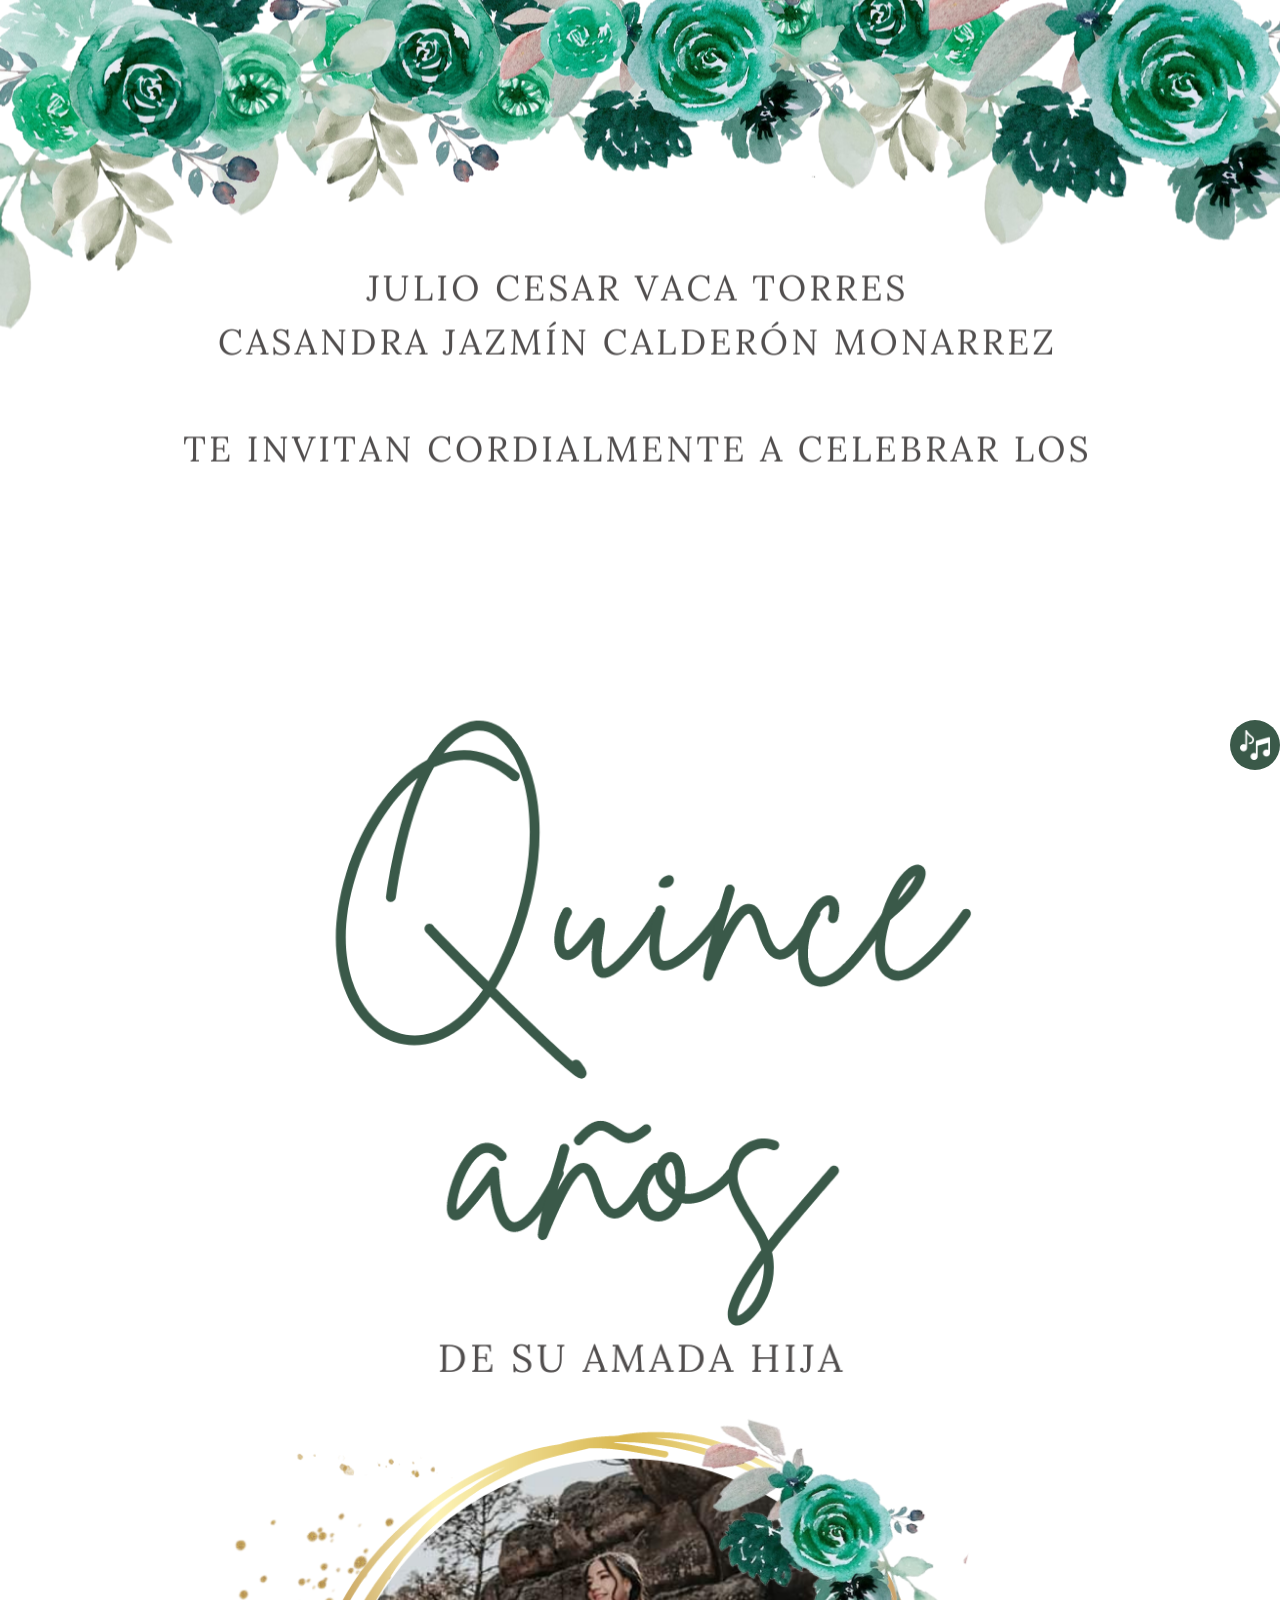
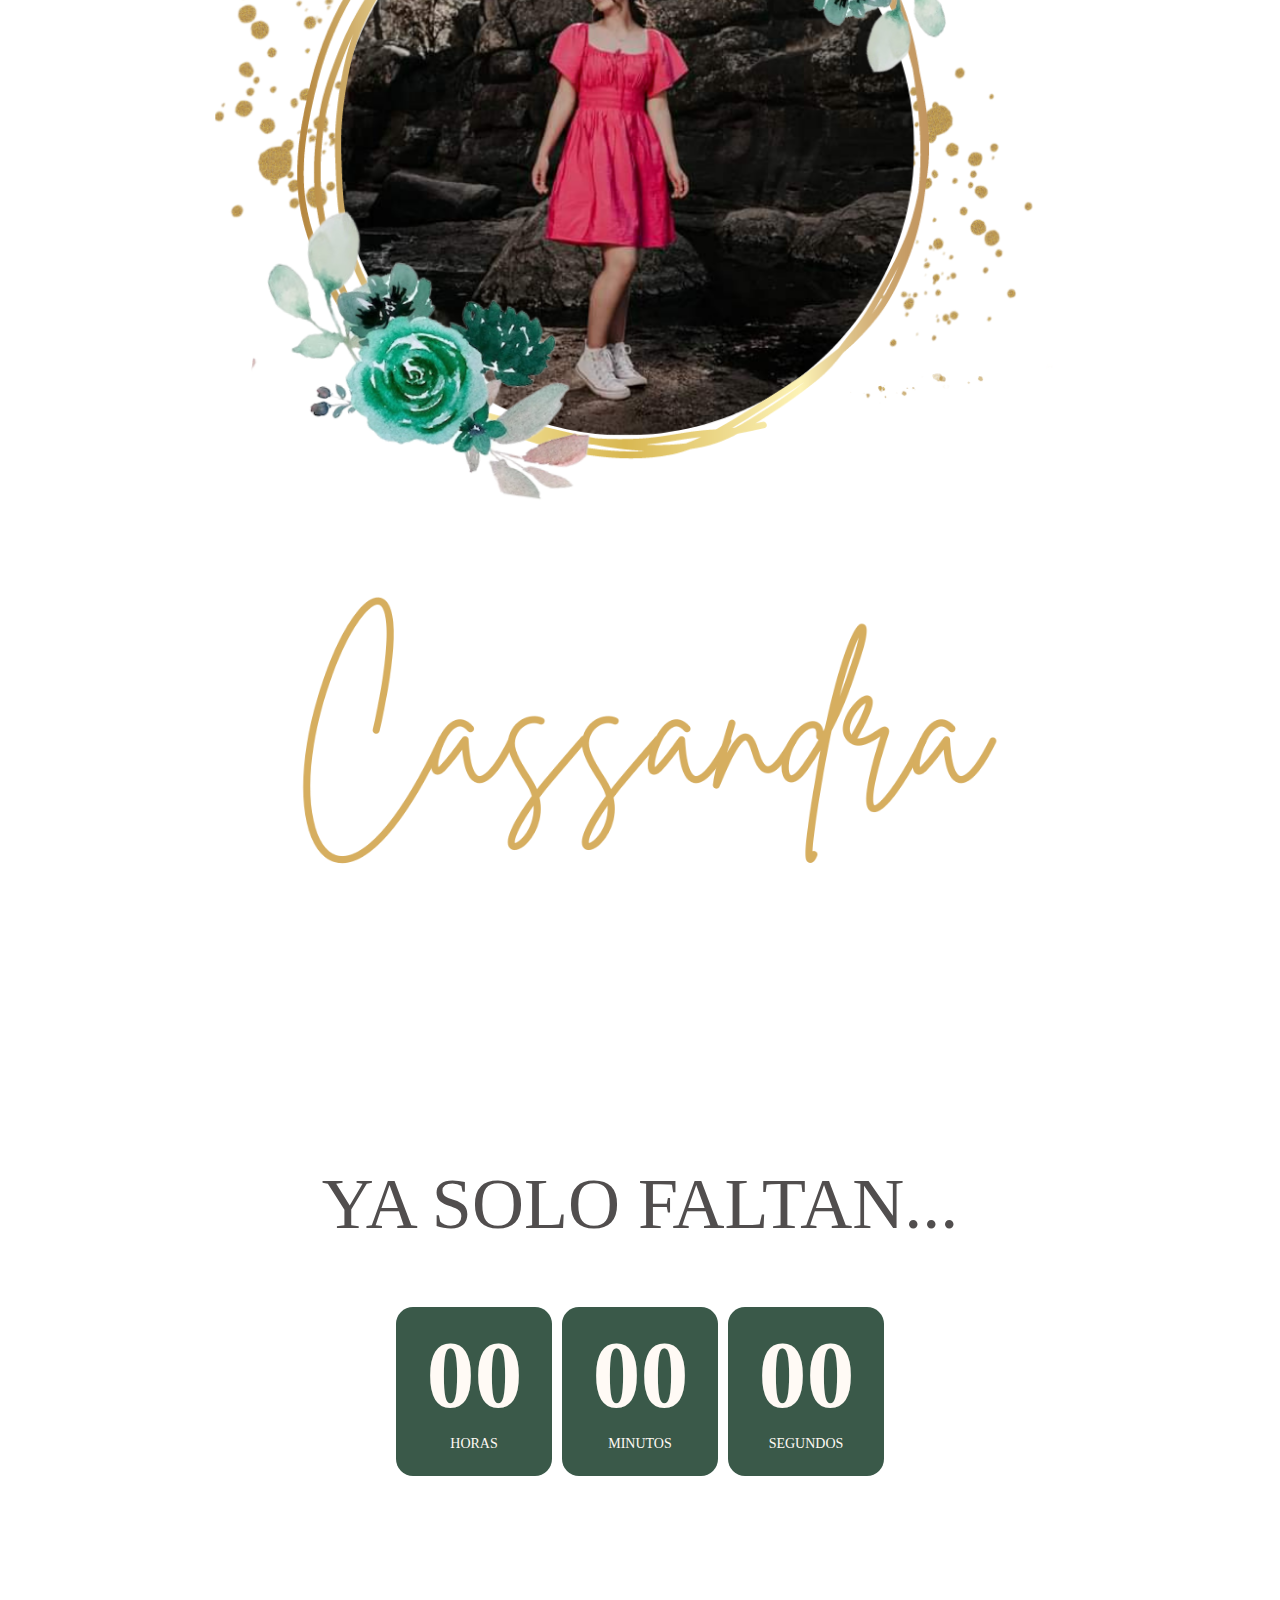
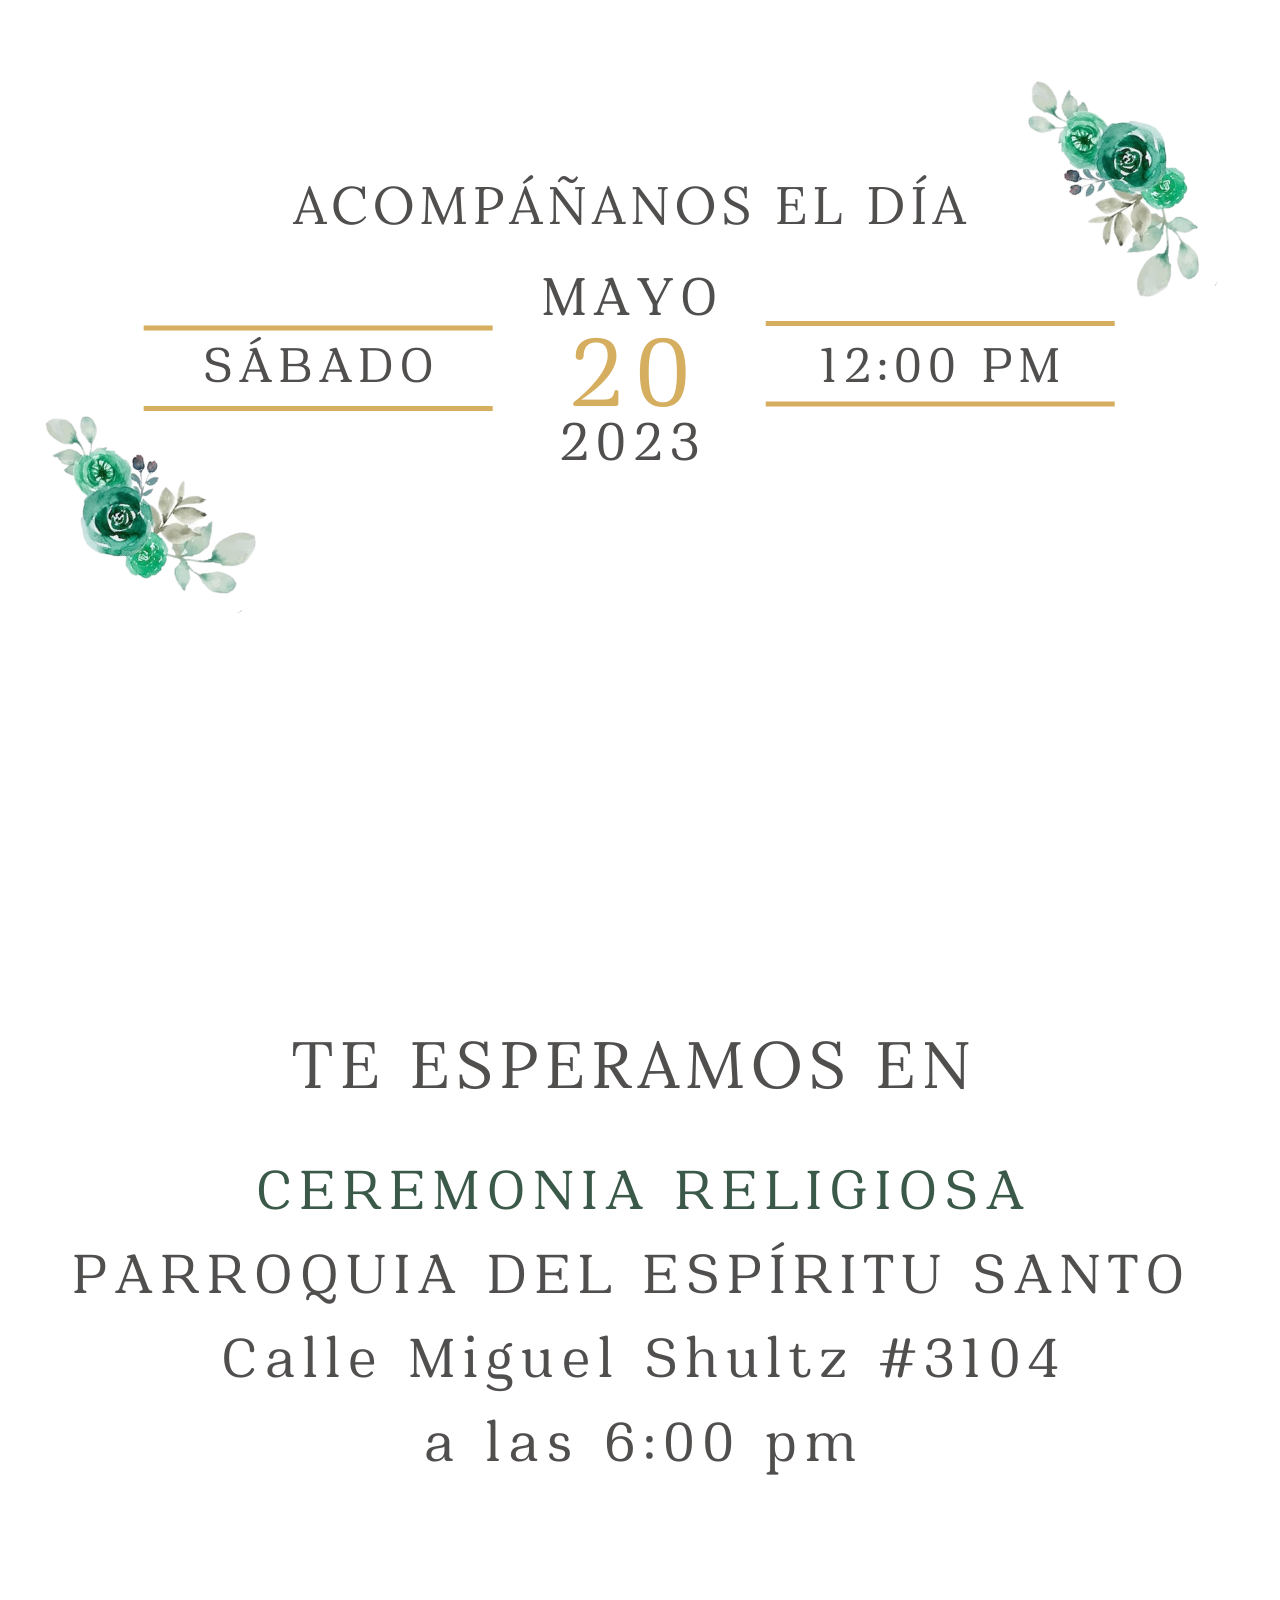
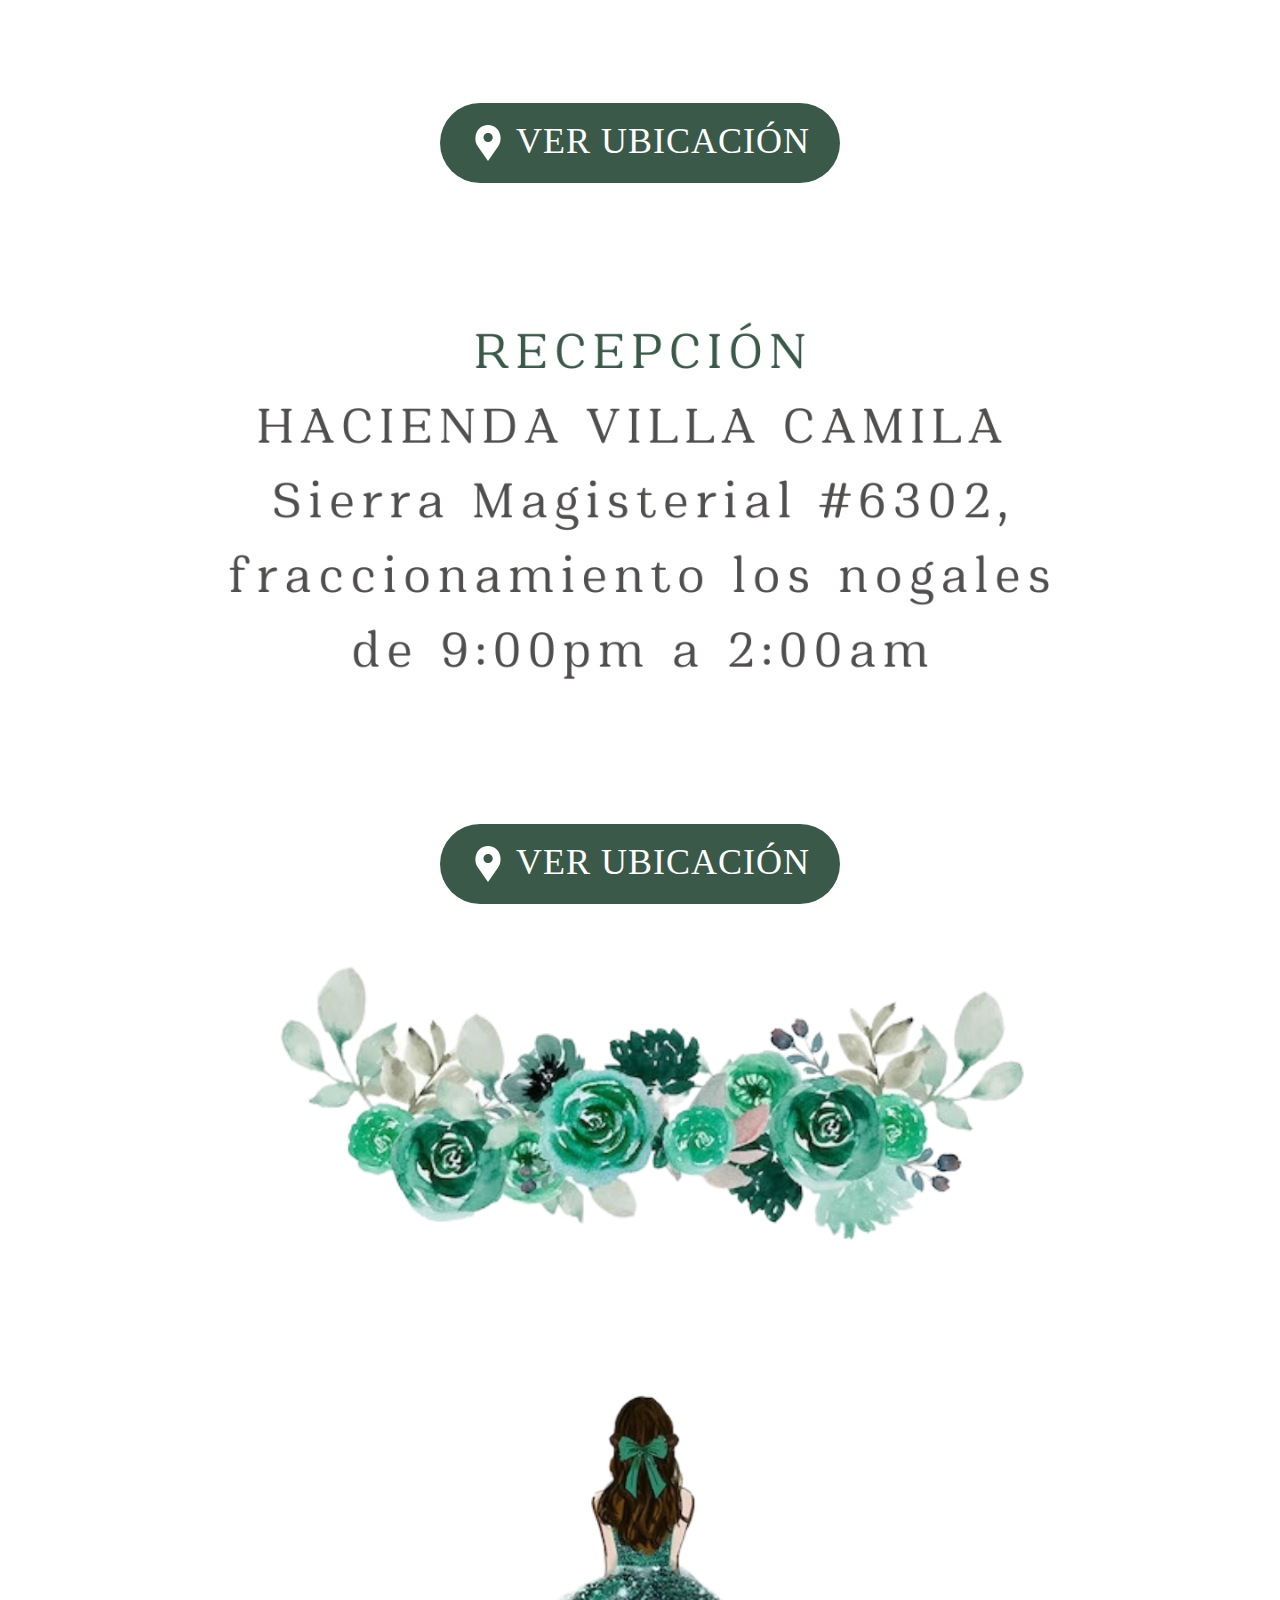
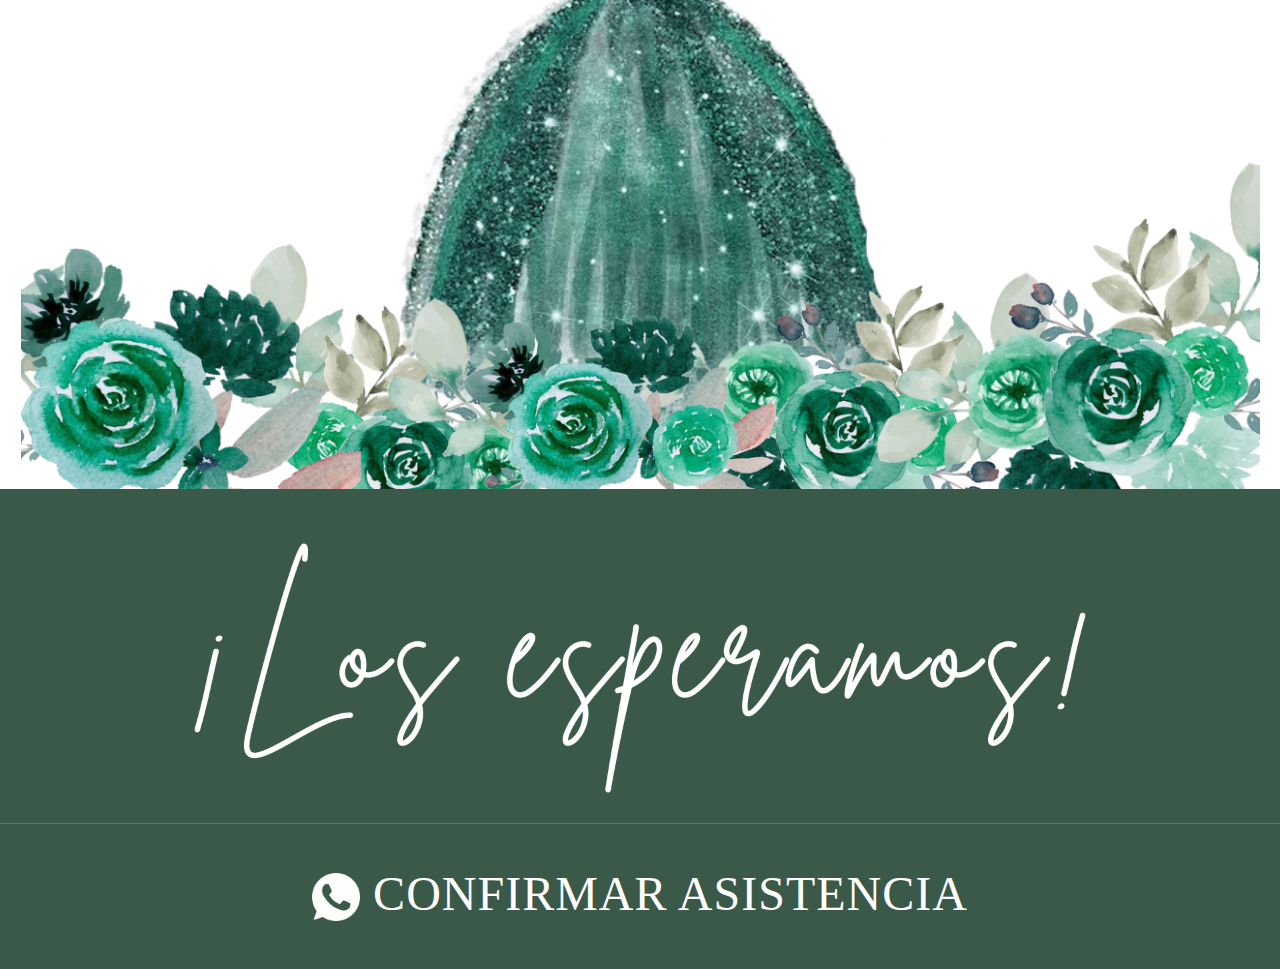
==== index.html @ a3446322 "Add files via upload" ====
<!DOCTYPE html>
<html style="font-size: 16px;" lang="es"><head>
    <meta name="viewport" content="width=device-width, initial-scale=1.0">
    <meta charset="utf-8">
    <meta name="keywords" content="¡Vamos a Celebrar!, ​Ya Solo Faltan...,
      ¡Acompáñanos a el día!, Te esperamos enNombre del salón, ¡No Faltes!​,
      Confirma tu asistencia">
    <meta name="description" content="">
    <title>Invitacion Cassandra</title>
    <link rel="stylesheet" href="nicepage.css" media="screen">
    <link rel="stylesheet" href="Invitacion-Muestra.css" media="screen">
    <script class="u-script" type="text/javascript" src="jquery.js" defer=""></script>
    <script class="u-script" type="text/javascript" src="nicepage.js" defer=""></script>

    <script type="text/javascript" src="audio.js" defer=""></script>
    <link rel="stylesheet" href="audio.css" media="screen">
    <meta name="generator" content="Nicepage 5.5.0, nicepage.com">

    <link id="u-theme-google-font" rel="stylesheet"
      href="https://fonts.googleapis.com/css?family=Roboto:100,100i,300,300i,400,400i,500,500i,700,700i,900,900i|Open+Sans:300,300i,400,400i,500,500i,600,600i,700,700i,800,800i">
    <script type="application/ld+json">{
		"@context": "http://schema.org",
		"@type": "Organization",
		"name": "Copia de Site5",
		"sameAs": [
				"https://www.facebook.com/AnaAcostaInvitacionesInfantiles/",
				"https://wa.me/message/FXJMHPKDZSCZI1",
				"https://www.instagram.com/anaacosta_invitaciones/"
		]
}</script>
    <meta name="theme-color" content="#3f62f1">
    <meta property="og:title" content="Invitacion Muestra">
    <meta property="og:description" content="">
    <meta property="og:type" content="website">
    <meta data-intl-tel-input-cdn-path="intlTelInput/"></head>
  <body 
    class="u-body u-xl-mode"
    data-lang="es">
    <section class="u-clearfix u-image u-section-1" id="sec-6061"
      data-image-width="1280" data-image-height="720">
      <div class="u-clearfix u-sheet u-valign-middle u-sheet-1"></div>
    </section>
    <section class="u-clearfix u-container-align-center u-image u-image-contain
      u-section-2" id="sec-3e71" data-image-width="1280"
      data-image-height="720">
      <div class="u-clearfix u-sheet u-sheet-1"></div>
    </section>

    
    <div id="boton" class="icon-social">
      <audio id="MusicaFondo"> </audio>

      <a onclick="MusicaFondo()" class="float">
        <img class="imgButton" async
          src="images/651717-e0c2c127.png" alt="">
      </a>
    </div>

    <section class="u-clearfix u-container-align-center u-image u-image-contain
      u-section-3" id="sec-f51b" data-image-width="1280"
      data-image-height="720">
      <div class="u-clearfix u-sheet u-sheet-1"></div>
    </section>
    <section class="u-clearfix u-container-align-center u-image u-image-contain
      u-section-4" id="sec-8575" data-image-width="1280"
      data-image-height="720">
      <div class="u-clearfix u-sheet u-sheet-1"></div>
    </section>
    <section class="u-clearfix u-section-5" id="carousel_cf82">
      <div class="u-clearfix u-sheet u-valign-middle-lg u-valign-middle-md
        u-valign-middle-sm u-valign-middle-xs u-sheet-1">
        <h2 class="u-custom-font u-font-georgia u-text u-text-custom-color-22
          u-text-default u-text-1">YA SOLO FALTAN...</h2>
      </div>
    </section>
    <section class="u-clearfix u-section-6" id="sec-a7fc">
      <div class="u-clearfix u-sheet u-valign-middle-xs u-sheet-1">
        <div class="u-countdown u-countdown-1" data-target-date="Sun, 21 May
          2023 00:00:38 GMT" data-type="to-date" data-for="everyone"
          data-time-left="750m" data-timer-id="5ce0" data-target-number="100"
          data-direction="down" data-start-time="Fri, 25 Nov 2022 11:04:22 GMT"
          data-frequency="1s" data-after-count="none"
          data-redirect-url="https://" data-count-animation="slide"
          data-animation-out="0">
          <div class="u-countdown-wrapper u-spacing-10">
            <div class="u-countdown-item u-countdown-years u-custom-color-26
              u-hidden u-radius-17 u-spacing-10 u-countdown-item-1">
              <div class="u-countdown-counter u-custom-font u-font-roboto-slab
                u-countdown-counter-1"><div class="u-countdown-number
                  u-text-custom-color-20">0</div><div class="u-countdown-number
                  u-hidden u-text-custom-color-20">0</div></div>
              <div class="u-countdown-label u-custom-font u-font-georgia
                u-text-custom-color-20 u-countdown-label-1">Years</div>
            </div>
            <div class="u-countdown-separator u-custom-font u-font-roboto-slab
              u-hidden u-text-custom-color-20 u-countdown-separator-1"></div>
            <div class="u-countdown-days u-countdown-item u-custom-color-26
              u-radius-17 u-spacing-10 u-countdown-item-2">
              <div class="u-countdown-counter u-custom-font u-font-roboto-slab
                u-countdown-counter-2"><div class="u-countdown-number
                  u-text-custom-color-20">2</div><div class="u-countdown-number
                  u-text-custom-color-20">3</div><div class="u-countdown-number
                  u-hidden u-text-custom-color-20">2</div></div>
              <div class="u-countdown-label u-custom-font u-font-georgia
                u-text-custom-color-20 u-countdown-label-2">Días</div>
            </div>
            <div class="u-countdown-separator u-custom-font u-font-roboto-slab
              u-text-custom-color-20 u-countdown-separator-2"></div>
            <div class="u-countdown-hours u-countdown-item u-custom-color-26
              u-radius-17 u-spacing-10 u-countdown-item-3">
              <div class="u-countdown-counter u-custom-font u-font-roboto-slab
                u-countdown-counter-3"><div class="u-countdown-number
                  u-text-custom-color-20">1</div><div class="u-countdown-number
                  u-text-custom-color-20">9</div></div>
              <div class="u-countdown-label u-custom-font u-font-georgia
                u-text-custom-color-20 u-countdown-label-3">Horas</div>
            </div>
            <div class="u-countdown-separator u-custom-font u-font-roboto-slab
              u-text-custom-color-20 u-countdown-separator-3"></div>
            <div class="u-countdown-item u-countdown-minutes u-custom-color-26
              u-radius-17 u-spacing-10 u-countdown-item-4">
              <div class="u-countdown-counter u-custom-font u-font-roboto-slab
                u-countdown-counter-4"><div class="u-countdown-number
                  u-text-custom-color-20">3</div><div class="u-countdown-number
                  u-text-custom-color-20">4</div></div>
              <div class="u-countdown-label u-custom-font u-font-georgia
                u-text-custom-color-20 u-countdown-label-4">Minutos</div>
            </div>
            <div class="u-countdown-separator u-custom-font u-font-roboto-slab
              u-text-custom-color-20 u-countdown-separator-4"></div>
            <div class="u-countdown-item u-countdown-seconds u-custom-color-26
              u-radius-17 u-spacing-10 u-countdown-item-5">
              <div class="u-countdown-counter u-custom-font u-font-roboto-slab
                u-countdown-counter-5"><div class="u-countdown-number
                  u-text-custom-color-20">0</div><div class="u-countdown-number
                  u-text-custom-color-20">7</div></div>
              <div class="u-countdown-label u-custom-font u-font-georgia
                u-text-custom-color-20 u-countdown-label-5">Segundos</div>
            </div>
            <div class="u-countdown-separator u-custom-font u-font-roboto-slab
              u-hidden u-text-custom-color-20 u-countdown-separator-5"></div>
            <div class="u-countdown-item u-countdown-numbers u-custom-color-26
              u-hidden u-radius-17 u-spacing-10 u-countdown-item-6">
              <div class="u-countdown-counter u-custom-font u-font-roboto-slab
                u-countdown-counter-6"><div class="u-countdown-number
                  u-text-custom-color-20">0</div><div class="u-countdown-number
                  u-text-custom-color-20">0</div><div class="u-countdown-number
                  u-text-custom-color-20">1</div><div class="u-countdown-number
                  u-text-custom-color-20">0</div><div class="u-countdown-number
                  u-text-custom-color-20">0</div></div>
              <div class="u-countdown-label u-custom-font u-font-georgia
                u-text-custom-color-20 u-countdown-label-6">Items</div>
            </div>
          </div>
          <div class="u-countdown-message u-hidden">
            <p>Sorry, the time is up.</p>
          </div>
        </div>
      </div>
    </section>
    <section class="u-clearfix u-container-align-center u-image u-image-contain
      u-section-7" id="sec-9c58" data-image-width="1280"
      data-image-height="720">
      <div class="u-clearfix u-sheet u-sheet-1"></div>
    </section>
    <section class="u-clearfix u-container-align-center-lg
      u-container-align-center-md u-container-align-center-sm
      u-container-align-center-xl u-image u-image-contain u-section-8"
      id="sec-7c56" data-image-width="1280" data-image-height="720">
      <div class="u-clearfix u-sheet u-valign-bottom-lg u-valign-bottom-sm
        u-valign-bottom-xl u-valign-bottom-xs u-sheet-1"></div>
    </section>
    <section class="u-clearfix u-section-9" id="sec-bcdd">
      <div class="u-clearfix u-sheet u-valign-middle-md u-valign-middle-sm
        u-valign-middle-xs u-sheet-1">
        <a href="https://goo.gl/maps/YTpw3raoU54sp4ra6" class="u-border-none
          u-btn u-btn-round u-button-style u-custom-color-26 u-custom-font
          u-font-georgia u-hover-custom-color-27 u-radius-50 u-btn-1"><span
            class="u-icon"><svg class="u-svg-content" viewBox="0 0 54.757
              54.757" x="0px" y="0px" style="width: 1em; height: 1em;"><path
                d="M40.94,5.617C37.318,1.995,32.502,0,27.38,0c-5.123,0-9.938,1.995-13.56,5.617c-6.703,6.702-7.536,19.312-1.804,26.952
                L27.38,54.757L42.721,32.6C48.476,24.929,47.643,12.319,40.94,5.617z
                M27.557,26c-3.859,0-7-3.141-7-7s3.141-7,7-7s7,3.141,7,7
                S31.416,26,27.557,26z"></path></svg><img></span>&nbsp;VER
          UBICACIÓN
        </a>
      </div>
    </section>
    <section class="u-clearfix u-container-align-center u-image u-image-contain
      u-section-10" id="sec-91b6" data-image-width="1280"
      data-image-height="720">
      <div class="u-clearfix u-sheet u-valign-bottom-sm u-valign-bottom-xs
        u-sheet-1"></div>
    </section>
    <section class="u-clearfix u-section-11" id="sec-6587">
      <div class="u-clearfix u-sheet u-valign-middle-md u-valign-middle-sm
        u-valign-middle-xs u-sheet-1">
        <a href="https://goo.gl/maps/cpWnR4d6TMm2Qrk27" class="u-border-none
          u-btn u-btn-round u-button-style u-custom-color-26 u-custom-font
          u-font-georgia u-hover-custom-color-27 u-radius-50 u-btn-1"><span
            class="u-icon"><svg class="u-svg-content" viewBox="0 0 54.757
              54.757" x="0px" y="0px" style="width: 1em; height: 1em;"><path
                d="M40.94,5.617C37.318,1.995,32.502,0,27.38,0c-5.123,0-9.938,1.995-13.56,5.617c-6.703,6.702-7.536,19.312-1.804,26.952
                L27.38,54.757L42.721,32.6C48.476,24.929,47.643,12.319,40.94,5.617z
                M27.557,26c-3.859,0-7-3.141-7-7s3.141-7,7-7s7,3.141,7,7
                S31.416,26,27.557,26z"></path></svg><img></span>&nbsp;VER
          UBICACIÓN
        </a>
      </div>
    </section>
    <section class="u-clearfix u-container-align-center u-image u-image-contain
      u-section-12" id="sec-72d9" data-image-width="1280"
      data-image-height="720">
      <div class="u-clearfix u-sheet u-sheet-1"></div>
    </section>
    <section class="u-clearfix u-container-align-center u-image u-image-contain
      u-section-13" id="sec-61ba" data-image-width="1280"
      data-image-height="720">
      <div class="u-clearfix u-sheet u-sheet-1"></div>
    </section>
    <section class="u-clearfix u-image u-section-14" id="sec-9cc2"
      data-image-width="1920" data-image-height="1080">
      <div class="u-clearfix u-sheet u-sheet-1"></div>
    </section>
    <section class="u-clearfix u-custom-color-26 u-section-15" id="sec-fc0a">
      <div class="u-clearfix u-sheet u-valign-middle u-sheet-1">
        <a
          href="https://api.whatsapp.com/send?phone=+5216141927201&amp;text=%C2%A1Hola%21+Muchas+gracias+por+la+invitaci%C3%B3n%2C+ah%C3%AD+estaremos%21%21+%F0%9F%A5%B3"
          class="u-border-none u-btn u-btn-round u-button-style
          u-custom-color-26 u-custom-font u-font-georgia u-hover-custom-color-27
          u-radius-50 u-btn-1"><span class="u-file-icon u-icon u-text-white"><img
              src="images/733641-25908de1.png" alt=""></span>&nbsp;CONFIRMAR
          ASISTENCIA
        </a>
      </div>
    </section>


  </body></html>
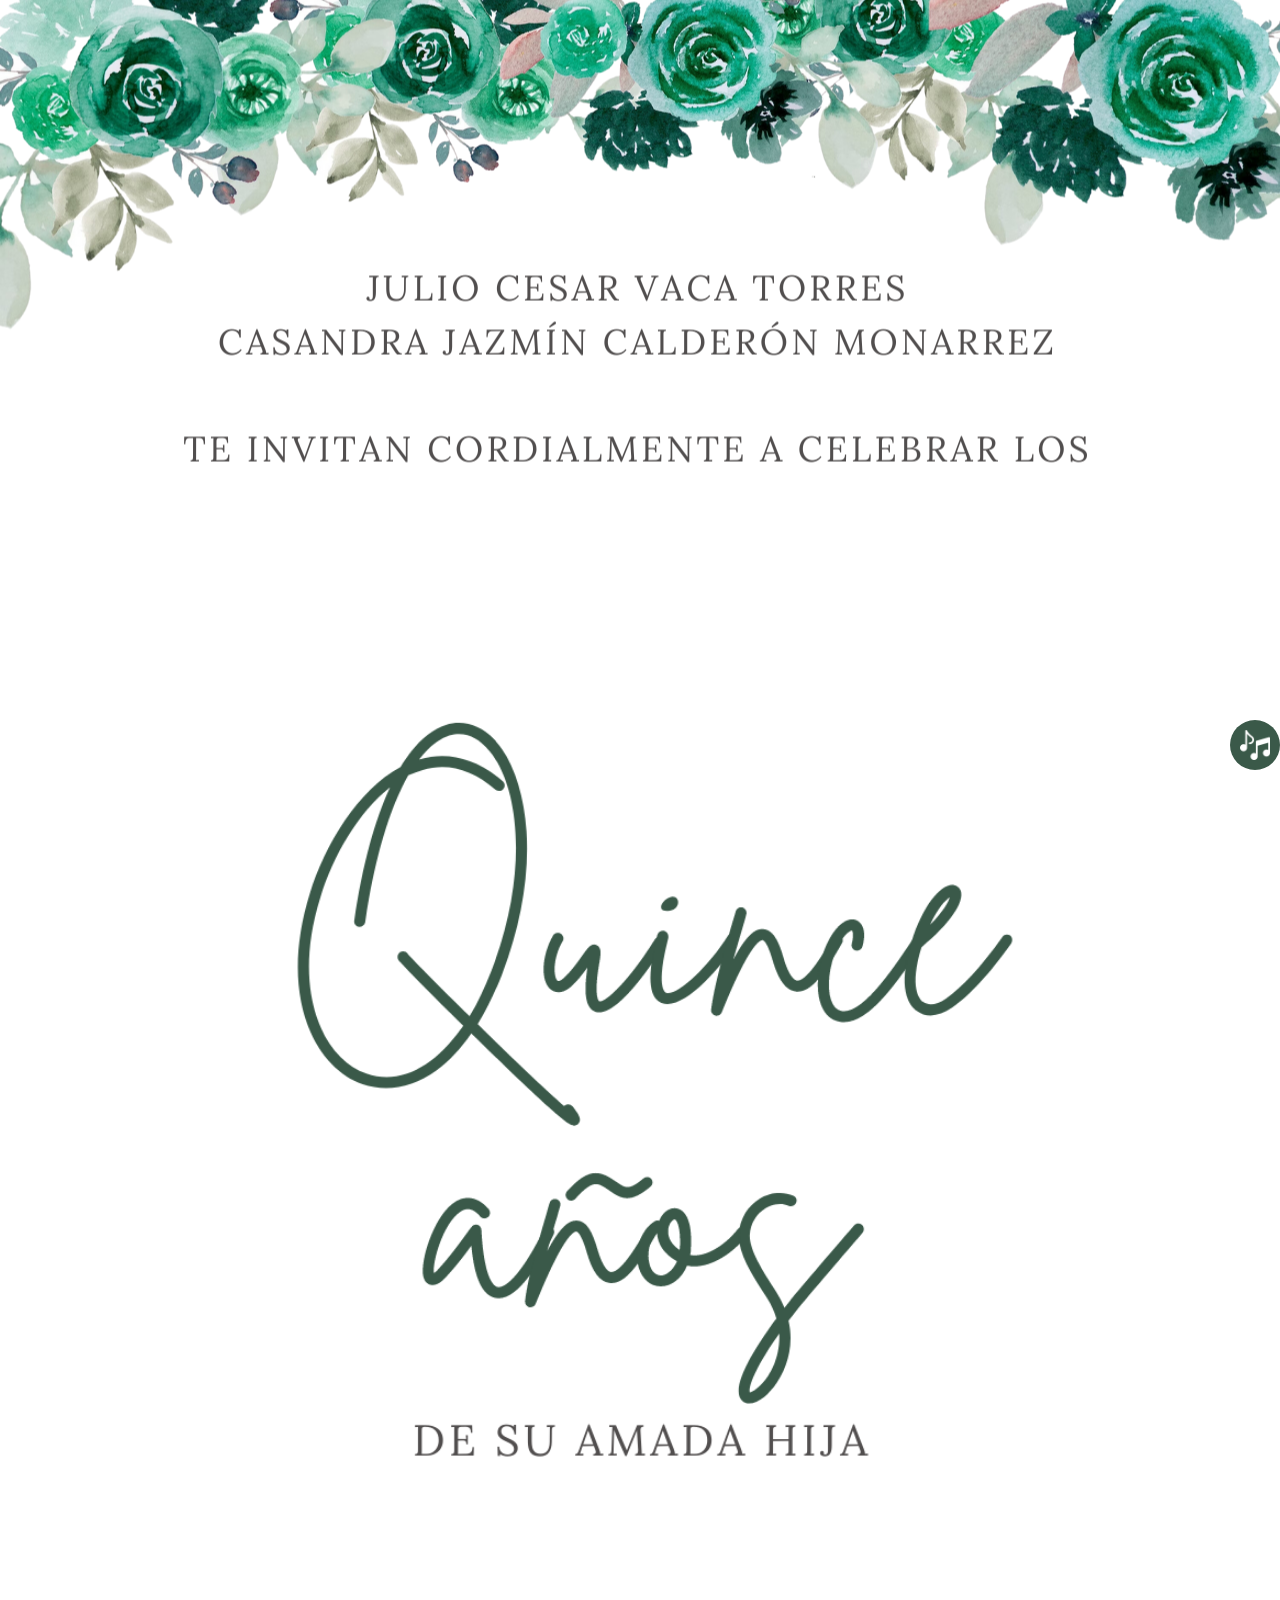
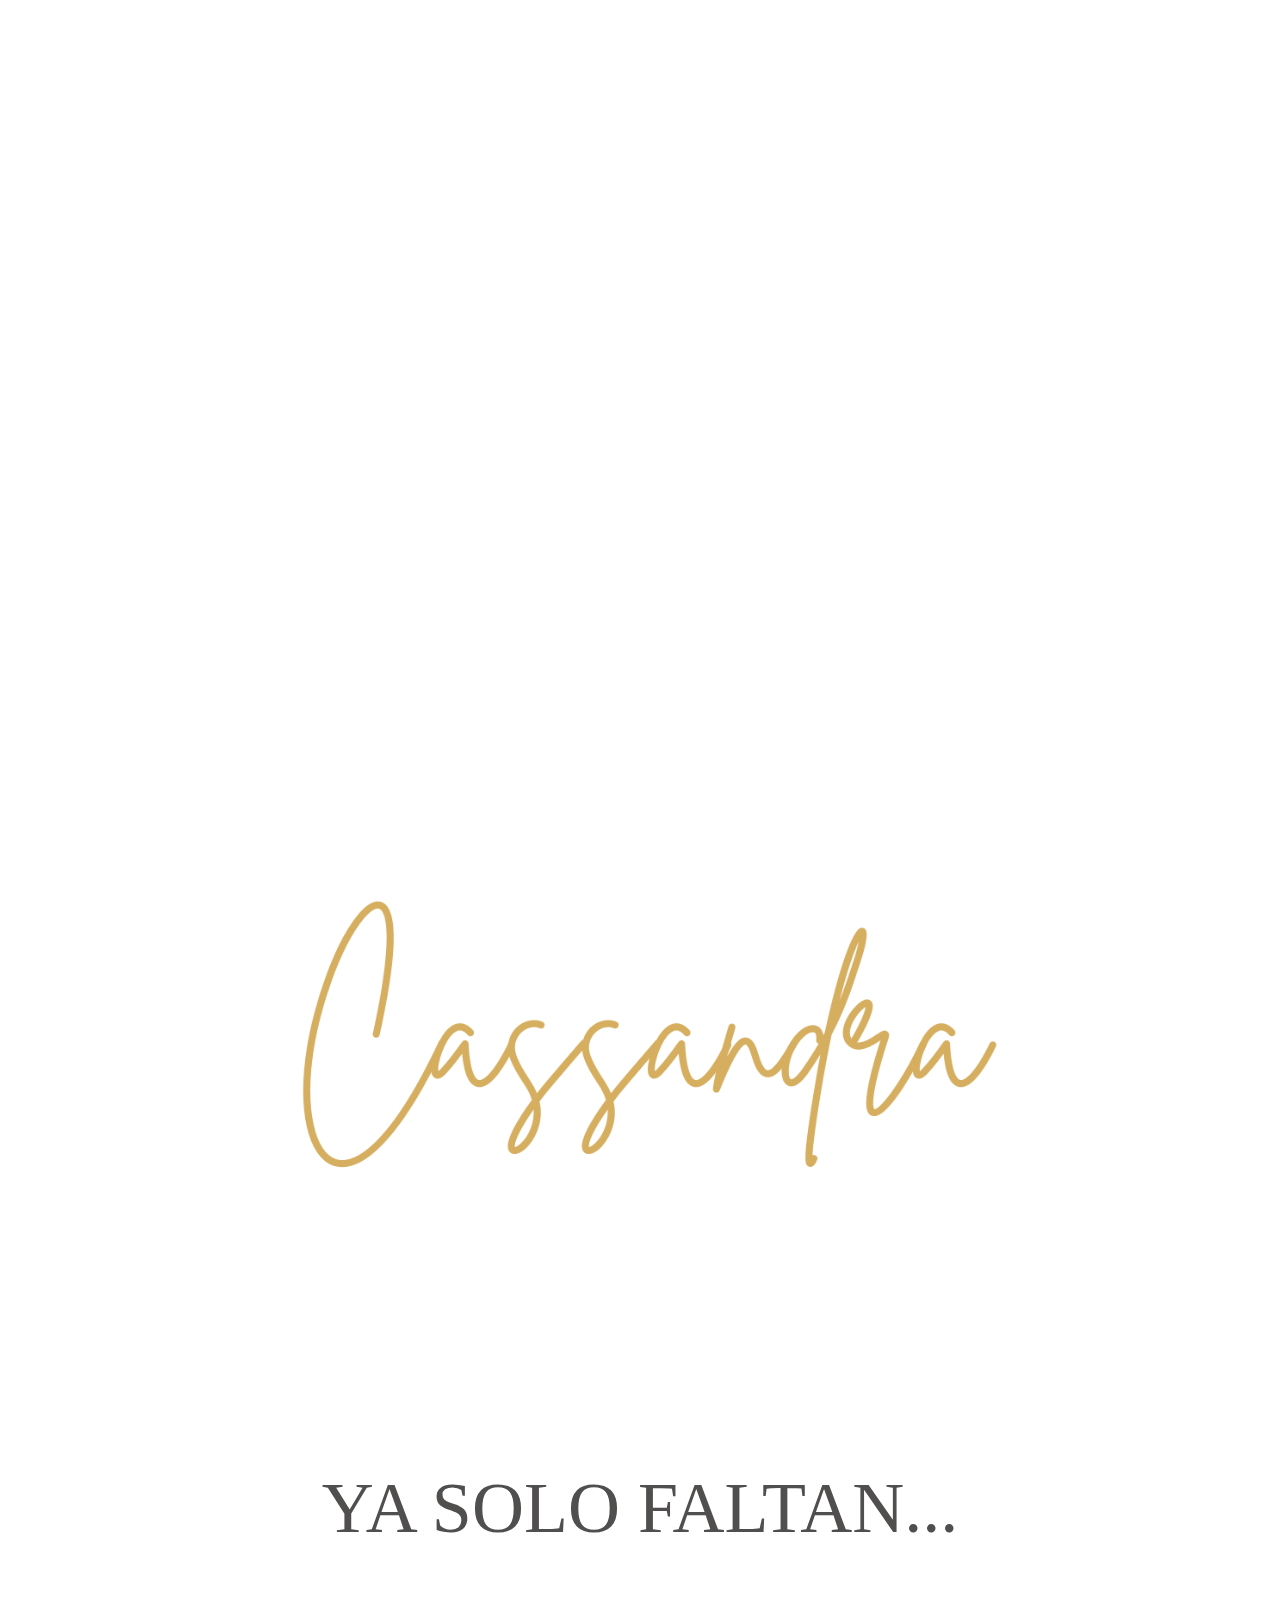
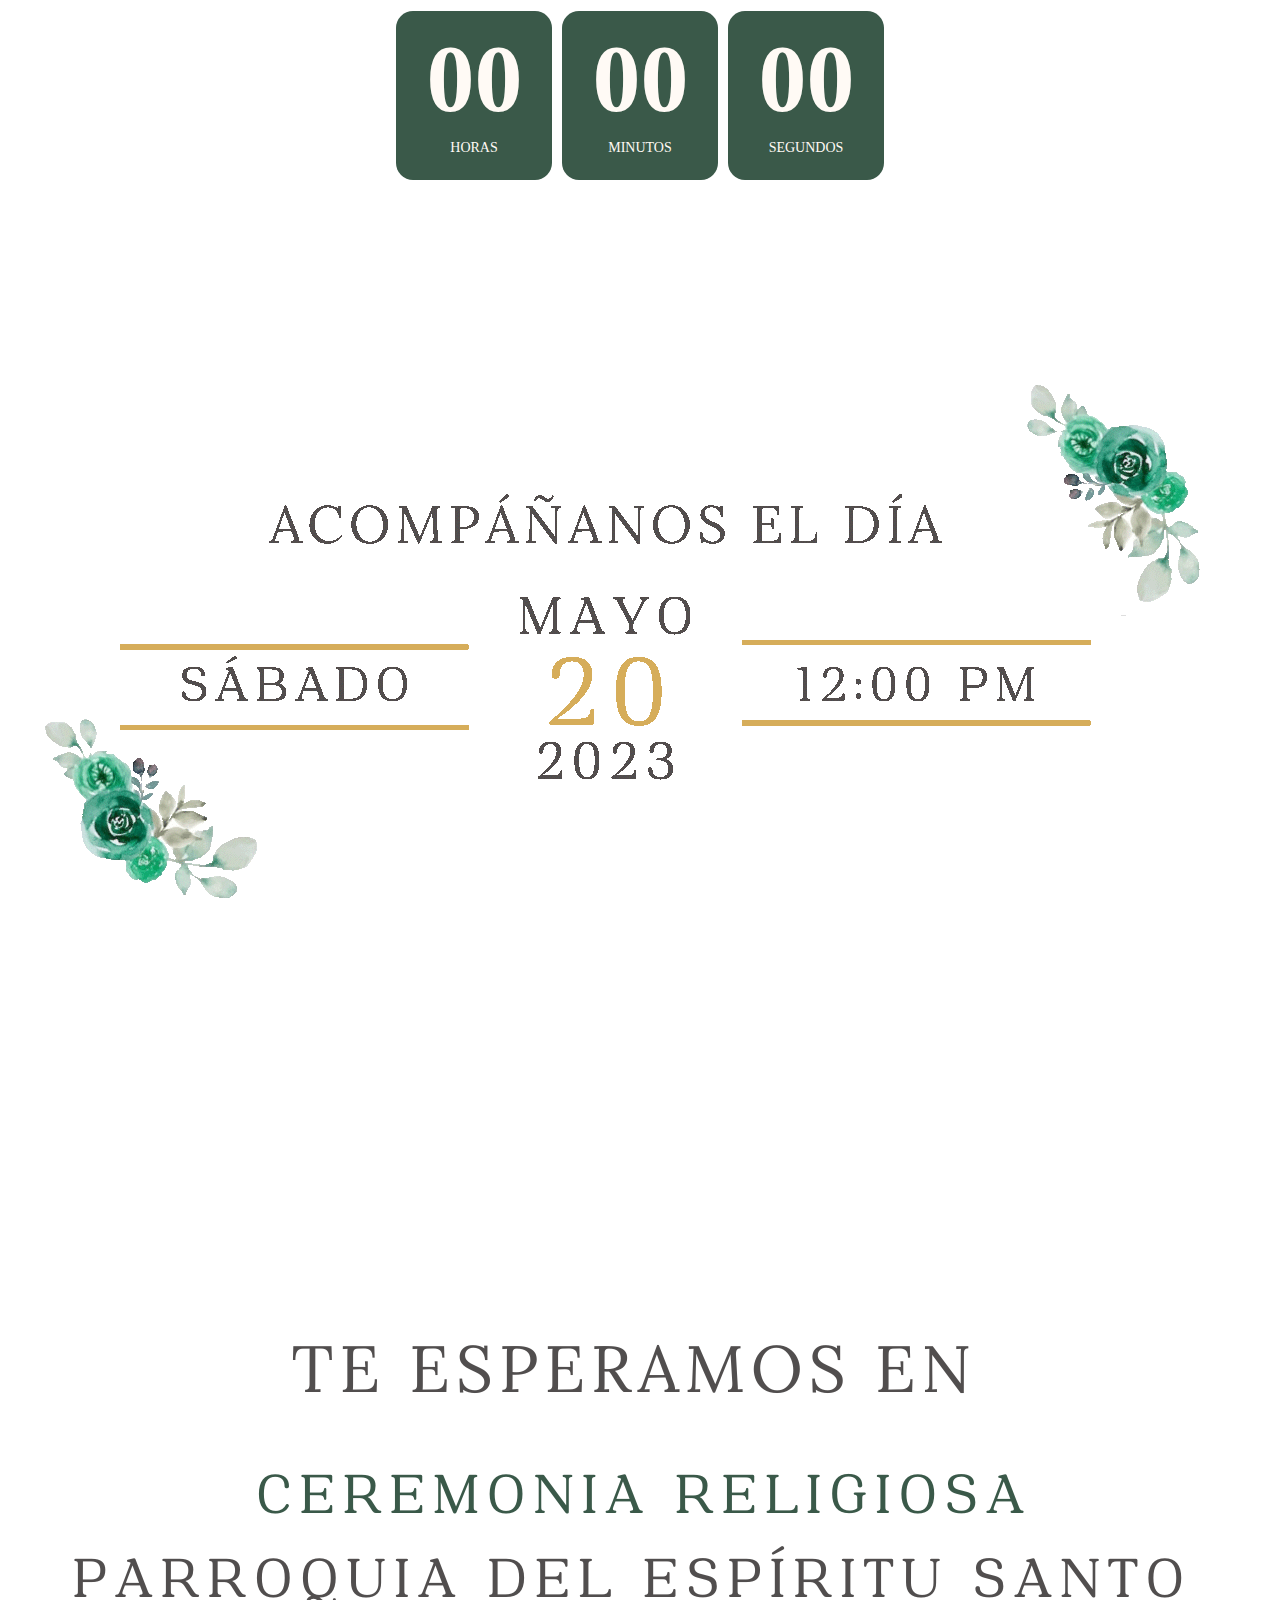
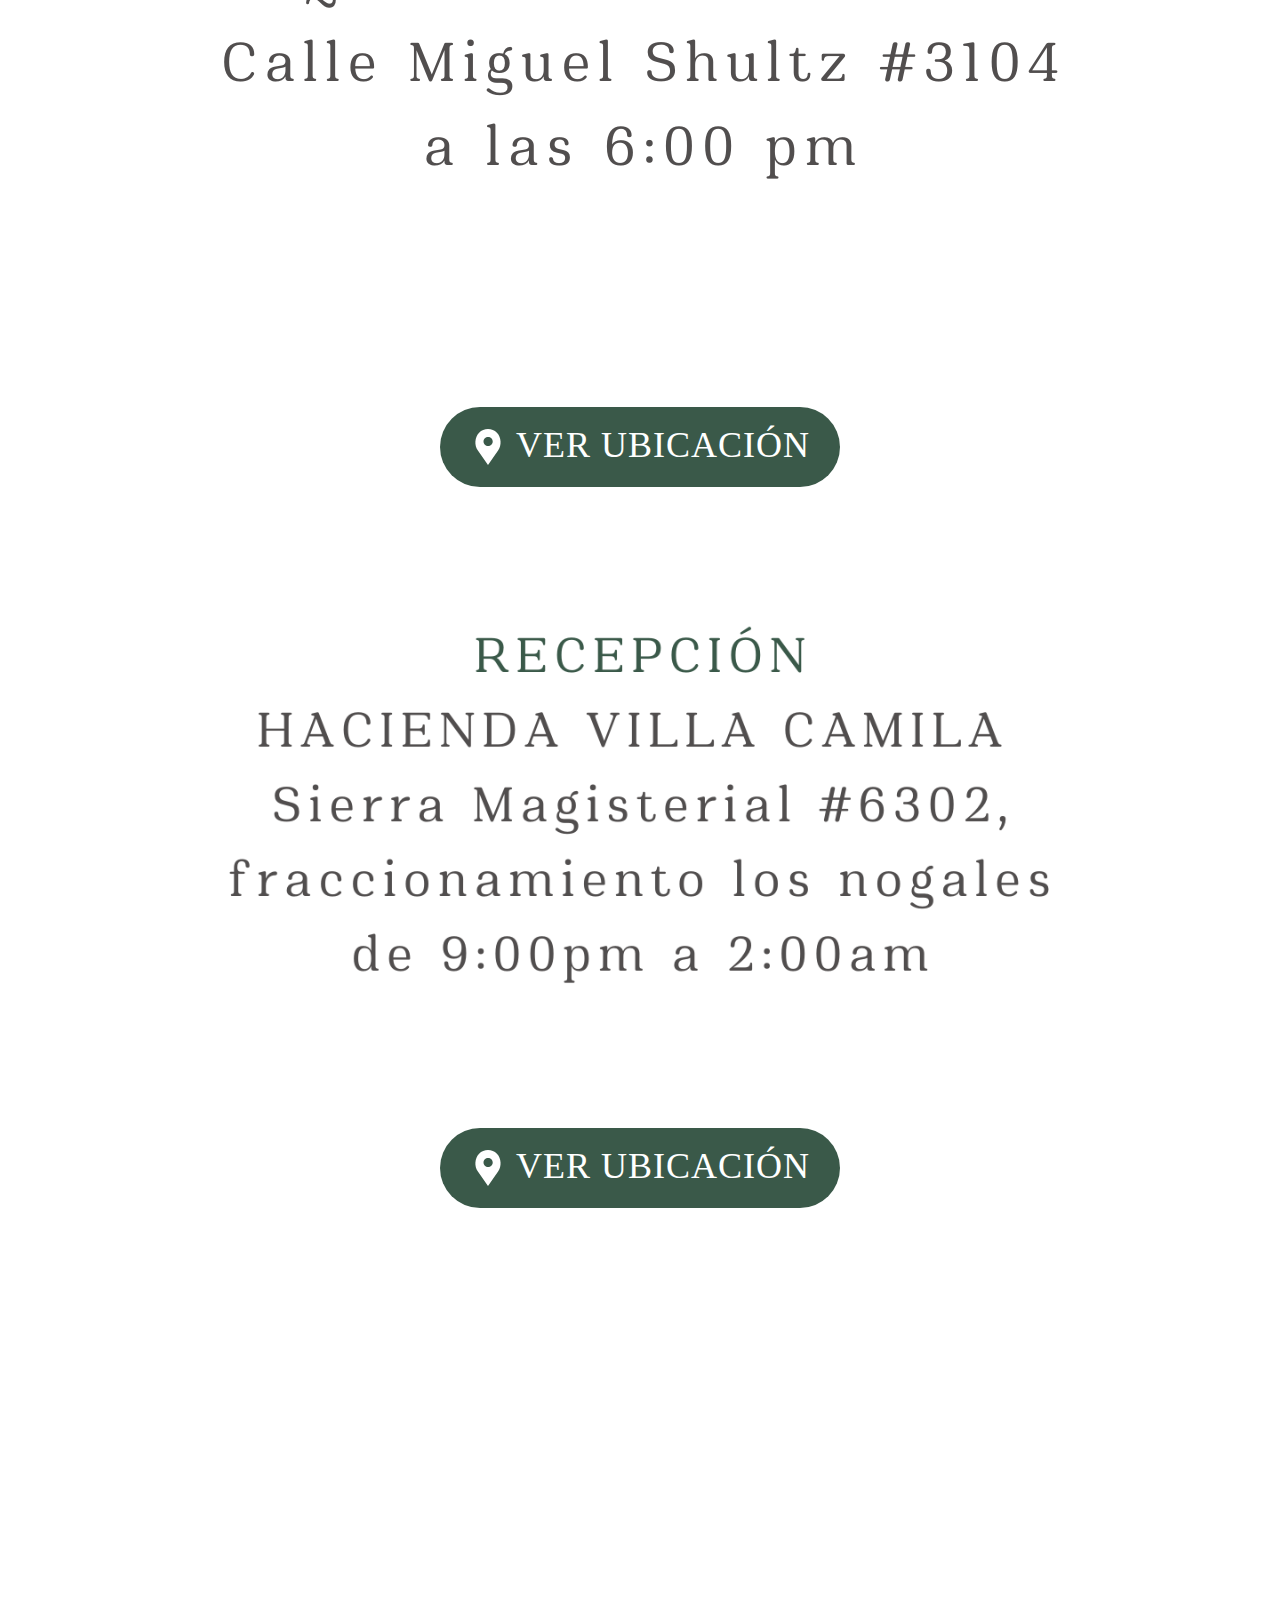
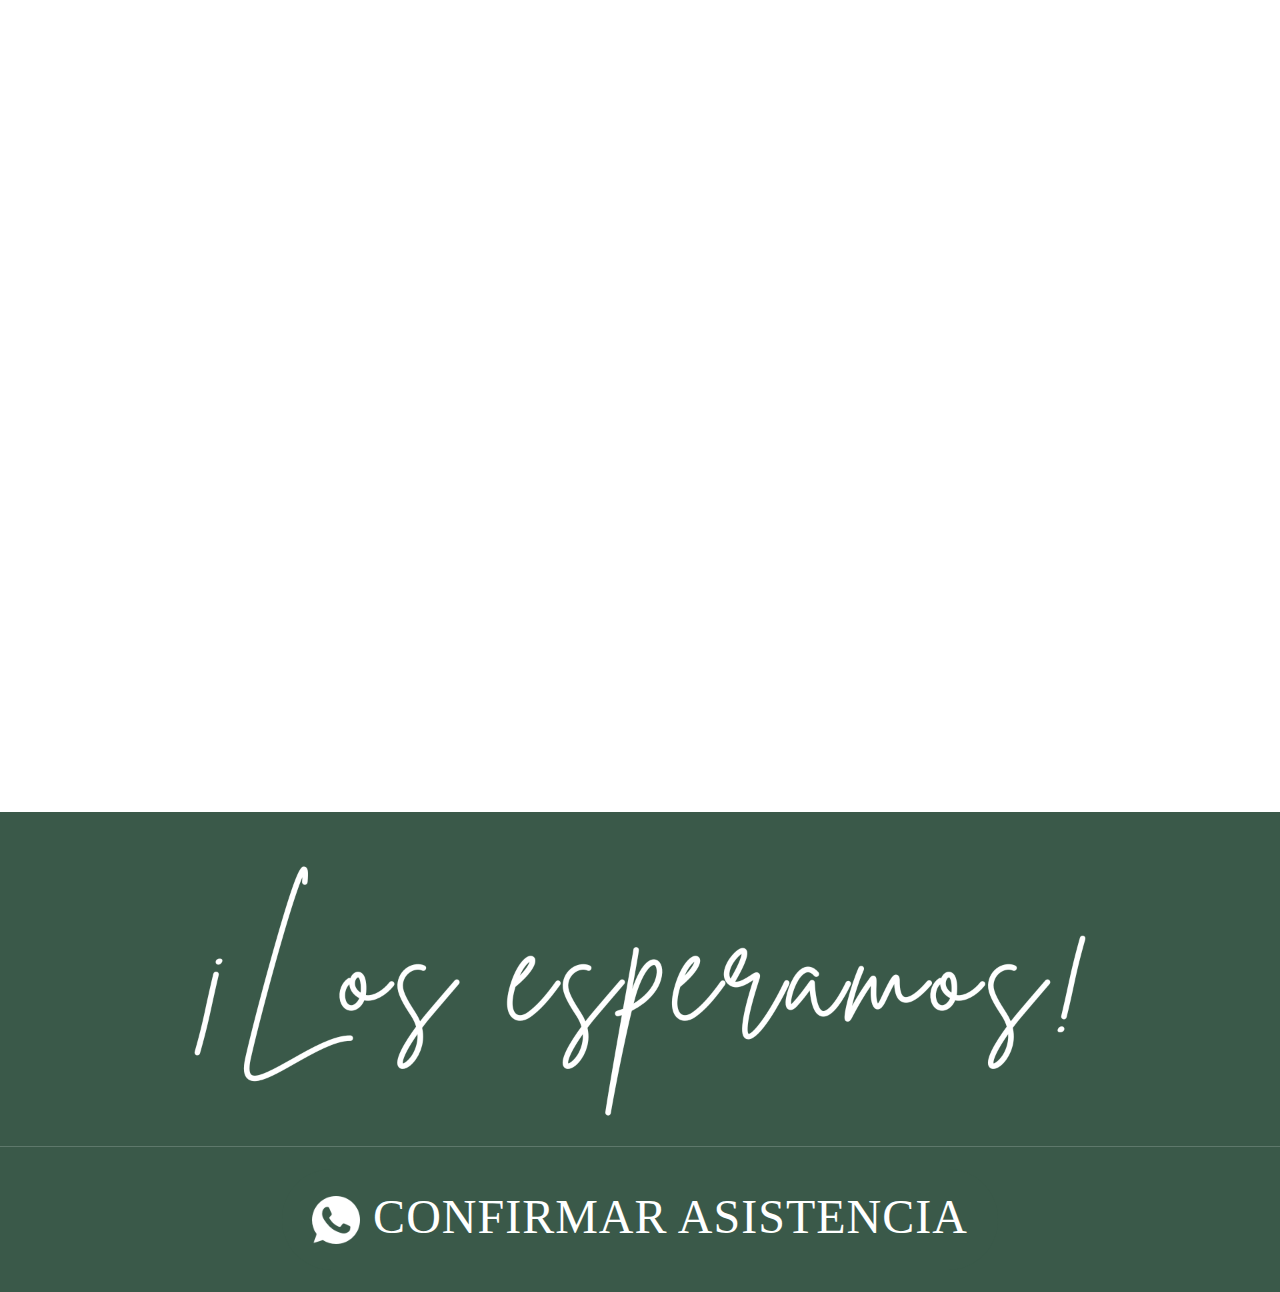
==== commit 3117db84: "Add files via upload" ====
--- a/index.html
+++ b/index.html
@@ -6,7 +6,7 @@
       ¡Acompáñanos a el día!, Te esperamos enNombre del salón, ¡No Faltes!​,
       Confirma tu asistencia">
     <meta name="description" content="">
-    <title>Invitacion Cassandra</title>
+    <title>Invitacion Muestra</title>
     <link rel="stylesheet" href="nicepage.css" media="screen">
     <link rel="stylesheet" href="Invitacion-Muestra.css" media="screen">
     <script class="u-script" type="text/javascript" src="jquery.js" defer=""></script>
@@ -14,6 +14,8 @@
 
     <script type="text/javascript" src="audio.js" defer=""></script>
     <link rel="stylesheet" href="audio.css" media="screen">
+
+
     <meta name="generator" content="Nicepage 5.5.0, nicepage.com">
 
     <link id="u-theme-google-font" rel="stylesheet"
@@ -33,20 +35,15 @@
     <meta property="og:description" content="">
     <meta property="og:type" content="website">
     <meta data-intl-tel-input-cdn-path="intlTelInput/"></head>
-  <body 
-    class="u-body u-xl-mode"
+  <body data-home-page="Invitacion-Muestra.html"
+    data-home-page-title="Invitacion Muestra" class="u-body u-xl-mode"
     data-lang="es">
     <section class="u-clearfix u-image u-section-1" id="sec-6061"
       data-image-width="1280" data-image-height="720">
       <div class="u-clearfix u-sheet u-valign-middle u-sheet-1"></div>
     </section>
-    <section class="u-clearfix u-container-align-center u-image u-image-contain
-      u-section-2" id="sec-3e71" data-image-width="1280"
-      data-image-height="720">
-      <div class="u-clearfix u-sheet u-sheet-1"></div>
-    </section>
-
-    
+
+        
     <div id="boton" class="icon-social">
       <audio id="MusicaFondo"> </audio>
 
@@ -56,9 +53,13 @@
       </a>
     </div>
 
-    <section class="u-clearfix u-container-align-center u-image u-image-contain
-      u-section-3" id="sec-f51b" data-image-width="1280"
-      data-image-height="720">
+
+    <section class="u-clearfix u-container-align-center u-image u-section-2"
+      id="sec-3e71" data-image-width="1280" data-image-height="720">
+      <div class="u-clearfix u-sheet u-sheet-1"></div>
+    </section>
+    <section class="u-clearfix u-container-align-center u-image u-section-3"
+      id="sec-f51b" data-image-width="1280" data-image-height="720">
       <div class="u-clearfix u-sheet u-sheet-1"></div>
     </section>
     <section class="u-clearfix u-container-align-center u-image u-image-contain
@@ -235,5 +236,4 @@
       </div>
     </section>
 
-
   </body></html>--- a/nicepage.css
+++ b/nicepage.css
@@ -40315,73 +40315,6 @@
 
         a.u-link.u-hover-custom-color-22:hover {
             color: #514e4e !important;
-        }
-
-        
-        
-        .u-custom-color-24,
-        .u-body.u-custom-color-24,
-        section.u-custom-color-24:before,
-        .u-custom-color-24 > .u-container-layout:before,
-        .u-custom-color-24 > .u-inner-container-layout:before,
-        .u-custom-color-24.u-sidenav:before,
-        .u-container-layout.u-container-layout.u-custom-color-24:before,
-        .u-table-alt-custom-color-24 tr:nth-child(even)
-        {
-            color: #ffffff;
-            background-color: #f76fa5;
-        }
-
-        .u-button-style.u-custom-color-24,
-        .u-button-style.u-custom-color-24[class*="u-border-"]
-        {
-            color: #ffffff !important;
-            background-color: #f76fa5 !important;
-        }
-
-        .u-button-style.u-custom-color-24:hover,
-        .u-button-style.u-custom-color-24[class*="u-border-"]:hover,
-        .u-button-style.u-custom-color-24:focus,
-        .u-button-style.u-custom-color-24[class*="u-border-"]:focus,
-        .u-button-style.u-button-style.u-custom-color-24:active,
-        .u-button-style.u-button-style.u-custom-color-24[class*="u-border-"]:active,
-        .u-button-style.u-button-style.u-custom-color-24.active,
-        .u-button-style.u-button-style.u-custom-color-24[class*="u-border-"].active,
-        li.active > .u-button-style.u-button-style.u-custom-color-24,
-        li.active > .u-button-style.u-button-style.u-custom-color-24[class*="u-border-"]
-        {
-            color: #ffffff !important;
-            background-color: #f54d90 !important;
-        }
-
-        .u-hover-custom-color-24:hover,
-        .u-hover-custom-color-24[class*="u-border-"]:hover,
-        .u-hover-custom-color-24:focus,
-        .u-hover-custom-color-24[class*="u-border-"]:focus,
-        .u-active-custom-color-24.u-active.u-active,
-        .u-active-custom-color-24[class*="u-border-"].u-active.u-active,
-        a.u-button-style.u-hover-custom-color-24:hover,
-        a.u-button-style.u-hover-custom-color-24[class*="u-border-"]:hover,
-        a.u-button-style:hover > .u-hover-custom-color-24,
-        a.u-button-style:hover > .u-hover-custom-color-24[class*="u-border-"],
-        a.u-button-style.u-hover-custom-color-24:focus,
-        a.u-button-style.u-hover-custom-color-24[class*="u-border-"]:focus,
-        a.u-button-style.u-button-style.u-active-custom-color-24:active,
-        a.u-button-style.u-button-style.u-active-custom-color-24[class*="u-border-"]:active,
-        a.u-button-style.u-button-style.u-active-custom-color-24.active,
-        a.u-button-style.u-button-style.u-active-custom-color-24[class*="u-border-"].active,
-        a.u-button-style.u-button-style.active > .u-active-custom-color-24,
-        a.u-button-style.u-button-style.active > .u-active-custom-color-24[class*="u-border-"],
-        li.active > a.u-button-style.u-button-style.u-active-custom-color-24,
-        li.active > a.u-button-style.u-button-style.u-active-custom-color-24[class*="u-border-"],
-        input.u-field-input.u-field-input.u-active-custom-color-24:checked
-        {
-            color: #ffffff !important;
-            background-color: #f76fa5 !important;
-        }
-
-        a.u-link.u-hover-custom-color-24:hover {
-            color: #f76fa5 !important;
         }
 
         
@@ -40686,55 +40619,6 @@
         }
         
         
-        .u-border-custom-color-24,
-        .u-separator-custom-color-24:after
-        {
-            border-color: #f76fa5;
-            stroke: #f76fa5;
-        }
-
-        .u-button-style.u-border-custom-color-24
-        {
-            border-color: #f76fa5 !important;
-            color: #f76fa5 !important;
-            background-color: transparent !important;
-        }
-
-        .u-button-style.u-border-custom-color-24:hover,
-        .u-button-style.u-border-custom-color-24:focus
-        {
-            border-color: transparent !important;
-            color: #f54d90 !important;
-            background-color: transparent !important;
-        }
-
-        .u-border-hover-custom-color-24:hover,
-        .u-border-hover-custom-color-24:focus,
-        .u-border-active-custom-color-24.u-active.u-active,
-        a.u-button-style.u-border-hover-custom-color-24:hover,
-        a.u-button-style:hover > .u-border-hover-custom-color-24,
-        a.u-button-style.u-border-hover-custom-color-24:focus,
-        a.u-button-style.u-button-style.u-border-active-custom-color-24:active,
-        a.u-button-style.u-button-style.u-border-active-custom-color-24.active,
-        a.u-button-style.u-button-style.active > .u-border-active-custom-color-24,
-        li.active > a.u-button-style.u-button-style.u-border-active-custom-color-24,
-        input.u-field-input.u-field-input.u-border-active-custom-color-24:checked
-        {
-            color: #f76fa5 !important;
-            border-color: #f76fa5 !important;
-        }
-
-        .u-link.u-border-custom-color-24[class*="u-border-"]
-        {
-            border-color: #f76fa5 !important;
-        }
-
-        .u-link.u-border-custom-color-24[class*="u-border-"]:hover
-        {
-            border-color: #f54d90 !important;
-        }
-        
-        
         .u-border-custom-color-25,
         .u-separator-custom-color-25:after
         {
@@ -41016,74 +40900,6 @@
         a.u-link.u-text-hover-custom-color-22:hover
         {
             color: #514e4e !important;
-        }
-        
-        
-        .u-text-custom-color-24,
-        li.active > a.u-button-style.u-text-custom-color-24,
-        li.active > a.u-button-style.u-text-custom-color-24[class*="u-border-"],
-        a.u-button-style.u-text-custom-color-24,
-        a.u-button-style.u-text-custom-color-24[class*="u-border-"]
-        {
-            color: #f76fa5 !important;
-        }
-
-        a.u-button-style.u-text-custom-color-24:hover,
-        a.u-button-style.u-text-custom-color-24[class*="u-border-"]:hover,
-        a.u-button-style.u-text-custom-color-24:focus,
-        a.u-button-style.u-text-custom-color-24[class*="u-border-"]:focus,
-        a.u-button-style.u-button-style.u-text-custom-color-24:active,
-        a.u-button-style.u-button-style.u-text-custom-color-24[class*="u-border-"]:active,
-        a.u-button-style.u-button-style.u-text-custom-color-24.active,
-        a.u-button-style.u-button-style.u-text-custom-color-24[class*="u-border-"].active
-        {
-            color: #f54d90 !important;
-        }
-
-        a.u-button-style:hover > .u-text-hover-custom-color-24,
-        a.u-button-style:hover > .u-text-hover-custom-color-24[class*="u-border-"],
-        a.u-button-style.u-button-style.u-text-hover-custom-color-24:hover,
-        a.u-button-style.u-button-style.u-text-hover-custom-color-24[class*="u-border-"]:hover,
-        a.u-button-style.u-button-style.u-button-style.u-text-hover-custom-color-24.active,
-        a.u-button-style.u-button-style.u-button-style.u-text-hover-custom-color-24[class*="u-border-"].active,
-        a.u-button-style.u-button-style.u-button-style.u-text-hover-custom-color-24:active,
-        a.u-button-style.u-button-style.u-button-style.u-text-hover-custom-color-24[class*="u-border-"]:active,
-        a.u-button-style.u-button-style.u-text-hover-custom-color-24:focus,
-        a.u-button-style.u-button-style.u-text-hover-custom-color-24[class*="u-border-"]:focus,
-        a.u-button-style.u-button-style.u-button-style.u-button-style.u-text-active-custom-color-24:active,
-        a.u-button-style.u-button-style.u-button-style.u-button-style.u-text-active-custom-color-24[class*="u-border-"]:active,
-        a.u-button-style.u-button-style.u-button-style.u-button-style.u-text-active-custom-color-24.active,
-        a.u-button-style.u-button-style.u-button-style.u-button-style.u-text-active-custom-color-24[class*="u-border-"].active,
-        a.u-button-style.u-button-style.active > .u-text-active-custom-color-24,
-        a.u-button-style.u-button-style.active > .u-text-active-custom-color-24[class*="u-border-"],
-        :not(.level-2) > .u-nav > .u-nav-item > a.u-nav-link.u-text-hover-custom-color-24:hover,
-        :not(.level-2) > .u-nav > .u-nav-item > a.u-nav-link.u-nav-link.u-text-active-custom-color-24.active,
-        .u-text-hover-custom-color-24.u-language-url:hover,
-        .u-text-hover-custom-color-24 .u-language-url:hover,
-        .u-text-hover-custom-color-24.u-carousel-control:hover,
-        .u-popupmenu-items.u-text-hover-custom-color-24 .u-nav-link:hover,
-        .u-popupmenu-items.u-popupmenu-items.u-text-active-custom-color-24 .u-nav-link.active
-        {
-            color: #f76fa5 !important;
-        }
-
-        .u-text-custom-color-24 .u-svg-link,
-        .u-text-hover-custom-color-24:hover .u-svg-link,
-        .u-button-style:hover > .u-text-hover-custom-color-24 .u-svg-link,
-        .u-button-style.u-button-style.active > .u-text-active-custom-color-24 .u-svg-link,
-        .u-text-hover-custom-color-24:focus .u-svg-link
-        {
-            fill: #f76fa5;
-        }
-
-        .u-link.u-text-custom-color-24:hover
-        {
-            color: #f54d90 !important;
-        }
-
-        a.u-link.u-text-hover-custom-color-24:hover
-        {
-            color: #f76fa5 !important;
         }
         
         
@@ -41676,33 +41492,33 @@
         /** color-rules **/
 
         /** alt-color-rules **/
-        .u-custom-color-22 h2:not(.u-subtitle),.u-custom-color-24 h2:not(.u-subtitle),.u-custom-color-25 h2:not(.u-subtitle),.u-custom-color-26 h2:not(.u-subtitle),.u-custom-color-27 h2:not(.u-subtitle),.u-body-color h2:not(.u-subtitle),.u-palette-1-base h2:not(.u-subtitle),.u-palette-1-dark-3 h2:not(.u-subtitle),.u-palette-1-dark-2 h2:not(.u-subtitle),.u-palette-1-dark-1 h2:not(.u-subtitle),.u-palette-1 h2:not(.u-subtitle),.u-palette-1-light-1 h2:not(.u-subtitle),.u-palette-2-base h2:not(.u-subtitle),.u-palette-2-dark-3 h2:not(.u-subtitle),.u-palette-2-dark-2 h2:not(.u-subtitle),.u-palette-2-dark-1 h2:not(.u-subtitle),.u-palette-2 h2:not(.u-subtitle),.u-palette-2-light-1 h2:not(.u-subtitle),.u-palette-3-dark-3 h2:not(.u-subtitle),.u-palette-3-dark-2 h2:not(.u-subtitle),.u-palette-3-dark-1 h2:not(.u-subtitle),.u-palette-4-base h2:not(.u-subtitle),.u-palette-4-dark-3 h2:not(.u-subtitle),.u-palette-4-dark-2 h2:not(.u-subtitle),.u-palette-4-dark-1 h2:not(.u-subtitle),.u-palette-5-dark-3 h2:not(.u-subtitle),.u-palette-5-dark-2 h2:not(.u-subtitle),.u-palette-5-dark-1 h2:not(.u-subtitle),.u-grey-40 h2:not(.u-subtitle),.u-grey-30 h2:not(.u-subtitle),.u-grey-90 h2:not(.u-subtitle),.u-grey-80 h2:not(.u-subtitle),.u-grey-75 h2:not(.u-subtitle),.u-black h2:not(.u-subtitle),.u-grey-70 h2:not(.u-subtitle),.u-grey-60 h2:not(.u-subtitle),.u-grey-50 h2:not(.u-subtitle),.u-grey-dark-3 h2:not(.u-subtitle),.u-grey-dark-2 h2:not(.u-subtitle),.u-grey-dark-1 h2:not(.u-subtitle),.u-grey h2:not(.u-subtitle),.u-shading h2:not(.u-subtitle),.u-overlap-contrast .u-header h2:not(.u-subtitle):not(.u-nav-link):not(.u-btn)
+        .u-custom-color-22 h2:not(.u-subtitle),.u-custom-color-25 h2:not(.u-subtitle),.u-custom-color-26 h2:not(.u-subtitle),.u-custom-color-27 h2:not(.u-subtitle),.u-body-color h2:not(.u-subtitle),.u-palette-1-base h2:not(.u-subtitle),.u-palette-1-dark-3 h2:not(.u-subtitle),.u-palette-1-dark-2 h2:not(.u-subtitle),.u-palette-1-dark-1 h2:not(.u-subtitle),.u-palette-1 h2:not(.u-subtitle),.u-palette-1-light-1 h2:not(.u-subtitle),.u-palette-2-base h2:not(.u-subtitle),.u-palette-2-dark-3 h2:not(.u-subtitle),.u-palette-2-dark-2 h2:not(.u-subtitle),.u-palette-2-dark-1 h2:not(.u-subtitle),.u-palette-2 h2:not(.u-subtitle),.u-palette-2-light-1 h2:not(.u-subtitle),.u-palette-3-dark-3 h2:not(.u-subtitle),.u-palette-3-dark-2 h2:not(.u-subtitle),.u-palette-3-dark-1 h2:not(.u-subtitle),.u-palette-4-base h2:not(.u-subtitle),.u-palette-4-dark-3 h2:not(.u-subtitle),.u-palette-4-dark-2 h2:not(.u-subtitle),.u-palette-4-dark-1 h2:not(.u-subtitle),.u-palette-5-dark-3 h2:not(.u-subtitle),.u-palette-5-dark-2 h2:not(.u-subtitle),.u-palette-5-dark-1 h2:not(.u-subtitle),.u-grey-40 h2:not(.u-subtitle),.u-grey-30 h2:not(.u-subtitle),.u-grey-90 h2:not(.u-subtitle),.u-grey-80 h2:not(.u-subtitle),.u-grey-75 h2:not(.u-subtitle),.u-black h2:not(.u-subtitle),.u-grey-70 h2:not(.u-subtitle),.u-grey-60 h2:not(.u-subtitle),.u-grey-50 h2:not(.u-subtitle),.u-grey-dark-3 h2:not(.u-subtitle),.u-grey-dark-2 h2:not(.u-subtitle),.u-grey-dark-1 h2:not(.u-subtitle),.u-grey h2:not(.u-subtitle),.u-shading h2:not(.u-subtitle),.u-overlap-contrast .u-header h2:not(.u-subtitle):not(.u-nav-link):not(.u-btn)
         {
         color: #ffffff;
         }
-        .u-custom-color-22 p:not(.u-text-variant),.u-custom-color-24 p:not(.u-text-variant),.u-custom-color-25 p:not(.u-text-variant),.u-custom-color-26 p:not(.u-text-variant),.u-custom-color-27 p:not(.u-text-variant),.u-body-color p:not(.u-text-variant),.u-palette-1-base p:not(.u-text-variant),.u-palette-1-dark-3 p:not(.u-text-variant),.u-palette-1-dark-2 p:not(.u-text-variant),.u-palette-1-dark-1 p:not(.u-text-variant),.u-palette-1 p:not(.u-text-variant),.u-palette-1-light-1 p:not(.u-text-variant),.u-palette-2-base p:not(.u-text-variant),.u-palette-2-dark-3 p:not(.u-text-variant),.u-palette-2-dark-2 p:not(.u-text-variant),.u-palette-2-dark-1 p:not(.u-text-variant),.u-palette-2 p:not(.u-text-variant),.u-palette-2-light-1 p:not(.u-text-variant),.u-palette-3-dark-3 p:not(.u-text-variant),.u-palette-3-dark-2 p:not(.u-text-variant),.u-palette-3-dark-1 p:not(.u-text-variant),.u-palette-4-base p:not(.u-text-variant),.u-palette-4-dark-3 p:not(.u-text-variant),.u-palette-4-dark-2 p:not(.u-text-variant),.u-palette-4-dark-1 p:not(.u-text-variant),.u-palette-5-dark-3 p:not(.u-text-variant),.u-palette-5-dark-2 p:not(.u-text-variant),.u-palette-5-dark-1 p:not(.u-text-variant),.u-grey-40 p:not(.u-text-variant),.u-grey-30 p:not(.u-text-variant),.u-grey-90 p:not(.u-text-variant),.u-grey-80 p:not(.u-text-variant),.u-grey-75 p:not(.u-text-variant),.u-black p:not(.u-text-variant),.u-grey-70 p:not(.u-text-variant),.u-grey-60 p:not(.u-text-variant),.u-grey-50 p:not(.u-text-variant),.u-grey-dark-3 p:not(.u-text-variant),.u-grey-dark-2 p:not(.u-text-variant),.u-grey-dark-1 p:not(.u-text-variant),.u-grey p:not(.u-text-variant),.u-shading p:not(.u-text-variant),.u-overlap-contrast .u-header p:not(.u-text-variant):not(.u-nav-link):not(.u-btn)
+        .u-custom-color-22 p:not(.u-text-variant),.u-custom-color-25 p:not(.u-text-variant),.u-custom-color-26 p:not(.u-text-variant),.u-custom-color-27 p:not(.u-text-variant),.u-body-color p:not(.u-text-variant),.u-palette-1-base p:not(.u-text-variant),.u-palette-1-dark-3 p:not(.u-text-variant),.u-palette-1-dark-2 p:not(.u-text-variant),.u-palette-1-dark-1 p:not(.u-text-variant),.u-palette-1 p:not(.u-text-variant),.u-palette-1-light-1 p:not(.u-text-variant),.u-palette-2-base p:not(.u-text-variant),.u-palette-2-dark-3 p:not(.u-text-variant),.u-palette-2-dark-2 p:not(.u-text-variant),.u-palette-2-dark-1 p:not(.u-text-variant),.u-palette-2 p:not(.u-text-variant),.u-palette-2-light-1 p:not(.u-text-variant),.u-palette-3-dark-3 p:not(.u-text-variant),.u-palette-3-dark-2 p:not(.u-text-variant),.u-palette-3-dark-1 p:not(.u-text-variant),.u-palette-4-base p:not(.u-text-variant),.u-palette-4-dark-3 p:not(.u-text-variant),.u-palette-4-dark-2 p:not(.u-text-variant),.u-palette-4-dark-1 p:not(.u-text-variant),.u-palette-5-dark-3 p:not(.u-text-variant),.u-palette-5-dark-2 p:not(.u-text-variant),.u-palette-5-dark-1 p:not(.u-text-variant),.u-grey-40 p:not(.u-text-variant),.u-grey-30 p:not(.u-text-variant),.u-grey-90 p:not(.u-text-variant),.u-grey-80 p:not(.u-text-variant),.u-grey-75 p:not(.u-text-variant),.u-black p:not(.u-text-variant),.u-grey-70 p:not(.u-text-variant),.u-grey-60 p:not(.u-text-variant),.u-grey-50 p:not(.u-text-variant),.u-grey-dark-3 p:not(.u-text-variant),.u-grey-dark-2 p:not(.u-text-variant),.u-grey-dark-1 p:not(.u-text-variant),.u-grey p:not(.u-text-variant),.u-shading p:not(.u-text-variant),.u-overlap-contrast .u-header p:not(.u-text-variant):not(.u-nav-link):not(.u-btn)
         {
         color: #ffffff;
         }
-        .u-custom-color-22 a,.u-custom-color-24 a,.u-custom-color-25 a,.u-custom-color-26 a,.u-custom-color-27 a,.u-body-color a,.u-palette-1-base a,.u-palette-1-dark-3 a,.u-palette-1-dark-2 a,.u-palette-1-dark-1 a,.u-palette-1 a,.u-palette-1-light-1 a,.u-palette-2-base a,.u-palette-2-dark-3 a,.u-palette-2-dark-2 a,.u-palette-2-dark-1 a,.u-palette-2 a,.u-palette-2-light-1 a,.u-palette-3-dark-3 a,.u-palette-3-dark-2 a,.u-palette-3-dark-1 a,.u-palette-4-base a,.u-palette-4-dark-3 a,.u-palette-4-dark-2 a,.u-palette-4-dark-1 a,.u-palette-5-dark-3 a,.u-palette-5-dark-2 a,.u-palette-5-dark-1 a,.u-grey-40 a,.u-grey-30 a,.u-grey-90 a,.u-grey-80 a,.u-grey-75 a,.u-black a,.u-grey-70 a,.u-grey-60 a,.u-grey-50 a,.u-grey-dark-3 a,.u-grey-dark-2 a,.u-grey-dark-1 a,.u-grey a,.u-shading a,.u-overlap-contrast .u-header a:not(.u-nav-link):not(.u-btn)
+        .u-custom-color-22 a,.u-custom-color-25 a,.u-custom-color-26 a,.u-custom-color-27 a,.u-body-color a,.u-palette-1-base a,.u-palette-1-dark-3 a,.u-palette-1-dark-2 a,.u-palette-1-dark-1 a,.u-palette-1 a,.u-palette-1-light-1 a,.u-palette-2-base a,.u-palette-2-dark-3 a,.u-palette-2-dark-2 a,.u-palette-2-dark-1 a,.u-palette-2 a,.u-palette-2-light-1 a,.u-palette-3-dark-3 a,.u-palette-3-dark-2 a,.u-palette-3-dark-1 a,.u-palette-4-base a,.u-palette-4-dark-3 a,.u-palette-4-dark-2 a,.u-palette-4-dark-1 a,.u-palette-5-dark-3 a,.u-palette-5-dark-2 a,.u-palette-5-dark-1 a,.u-grey-40 a,.u-grey-30 a,.u-grey-90 a,.u-grey-80 a,.u-grey-75 a,.u-black a,.u-grey-70 a,.u-grey-60 a,.u-grey-50 a,.u-grey-dark-3 a,.u-grey-dark-2 a,.u-grey-dark-1 a,.u-grey a,.u-shading a,.u-overlap-contrast .u-header a:not(.u-nav-link):not(.u-btn)
         {
         color: #b0bef9;
         }
-        .u-custom-color-22 a:hover,.u-custom-color-24 a:hover,.u-custom-color-25 a:hover,.u-custom-color-26 a:hover,.u-custom-color-27 a:hover,.u-body-color a:hover,.u-palette-1-base a:hover,.u-palette-1-dark-3 a:hover,.u-palette-1-dark-2 a:hover,.u-palette-1-dark-1 a:hover,.u-palette-1 a:hover,.u-palette-1-light-1 a:hover,.u-palette-2-base a:hover,.u-palette-2-dark-3 a:hover,.u-palette-2-dark-2 a:hover,.u-palette-2-dark-1 a:hover,.u-palette-2 a:hover,.u-palette-2-light-1 a:hover,.u-palette-3-dark-3 a:hover,.u-palette-3-dark-2 a:hover,.u-palette-3-dark-1 a:hover,.u-palette-4-base a:hover,.u-palette-4-dark-3 a:hover,.u-palette-4-dark-2 a:hover,.u-palette-4-dark-1 a:hover,.u-palette-5-dark-3 a:hover,.u-palette-5-dark-2 a:hover,.u-palette-5-dark-1 a:hover,.u-grey-40 a:hover,.u-grey-30 a:hover,.u-grey-90 a:hover,.u-grey-80 a:hover,.u-grey-75 a:hover,.u-black a:hover,.u-grey-70 a:hover,.u-grey-60 a:hover,.u-grey-50 a:hover,.u-grey-dark-3 a:hover,.u-grey-dark-2 a:hover,.u-grey-dark-1 a:hover,.u-grey a:hover
+        .u-custom-color-22 a:hover,.u-custom-color-25 a:hover,.u-custom-color-26 a:hover,.u-custom-color-27 a:hover,.u-body-color a:hover,.u-palette-1-base a:hover,.u-palette-1-dark-3 a:hover,.u-palette-1-dark-2 a:hover,.u-palette-1-dark-1 a:hover,.u-palette-1 a:hover,.u-palette-1-light-1 a:hover,.u-palette-2-base a:hover,.u-palette-2-dark-3 a:hover,.u-palette-2-dark-2 a:hover,.u-palette-2-dark-1 a:hover,.u-palette-2 a:hover,.u-palette-2-light-1 a:hover,.u-palette-3-dark-3 a:hover,.u-palette-3-dark-2 a:hover,.u-palette-3-dark-1 a:hover,.u-palette-4-base a:hover,.u-palette-4-dark-3 a:hover,.u-palette-4-dark-2 a:hover,.u-palette-4-dark-1 a:hover,.u-palette-5-dark-3 a:hover,.u-palette-5-dark-2 a:hover,.u-palette-5-dark-1 a:hover,.u-grey-40 a:hover,.u-grey-30 a:hover,.u-grey-90 a:hover,.u-grey-80 a:hover,.u-grey-75 a:hover,.u-black a:hover,.u-grey-70 a:hover,.u-grey-60 a:hover,.u-grey-50 a:hover,.u-grey-dark-3 a:hover,.u-grey-dark-2 a:hover,.u-grey-dark-1 a:hover,.u-grey a:hover
         {
         color: #a1a1a1;
         }
-        .u-custom-color-22 .u-btn,.u-custom-color-24 .u-btn,.u-custom-color-25 .u-btn,.u-custom-color-26 .u-btn,.u-custom-color-27 .u-btn,.u-body-color .u-btn,.u-palette-1-base .u-btn,.u-palette-1-dark-3 .u-btn,.u-palette-1-dark-2 .u-btn,.u-palette-1-dark-1 .u-btn,.u-palette-1 .u-btn,.u-palette-1-light-1 .u-btn,.u-palette-2-base .u-btn,.u-palette-2-dark-3 .u-btn,.u-palette-2-dark-2 .u-btn,.u-palette-2-dark-1 .u-btn,.u-palette-2 .u-btn,.u-palette-2-light-1 .u-btn,.u-palette-3-dark-3 .u-btn,.u-palette-3-dark-2 .u-btn,.u-palette-3-dark-1 .u-btn,.u-palette-4-base .u-btn,.u-palette-4-dark-3 .u-btn,.u-palette-4-dark-2 .u-btn,.u-palette-4-dark-1 .u-btn,.u-palette-5-dark-3 .u-btn,.u-palette-5-dark-2 .u-btn,.u-palette-5-dark-1 .u-btn,.u-grey-40 .u-btn,.u-grey-30 .u-btn,.u-grey-90 .u-btn,.u-grey-80 .u-btn,.u-grey-75 .u-btn,.u-black .u-btn,.u-grey-70 .u-btn,.u-grey-60 .u-btn,.u-grey-50 .u-btn,.u-grey-dark-3 .u-btn,.u-grey-dark-2 .u-btn,.u-grey-dark-1 .u-btn,.u-grey .u-btn,.u-shading .u-btn,.u-overlap-contrast .u-header .u-btn
+        .u-custom-color-22 .u-btn,.u-custom-color-25 .u-btn,.u-custom-color-26 .u-btn,.u-custom-color-27 .u-btn,.u-body-color .u-btn,.u-palette-1-base .u-btn,.u-palette-1-dark-3 .u-btn,.u-palette-1-dark-2 .u-btn,.u-palette-1-dark-1 .u-btn,.u-palette-1 .u-btn,.u-palette-1-light-1 .u-btn,.u-palette-2-base .u-btn,.u-palette-2-dark-3 .u-btn,.u-palette-2-dark-2 .u-btn,.u-palette-2-dark-1 .u-btn,.u-palette-2 .u-btn,.u-palette-2-light-1 .u-btn,.u-palette-3-dark-3 .u-btn,.u-palette-3-dark-2 .u-btn,.u-palette-3-dark-1 .u-btn,.u-palette-4-base .u-btn,.u-palette-4-dark-3 .u-btn,.u-palette-4-dark-2 .u-btn,.u-palette-4-dark-1 .u-btn,.u-palette-5-dark-3 .u-btn,.u-palette-5-dark-2 .u-btn,.u-palette-5-dark-1 .u-btn,.u-grey-40 .u-btn,.u-grey-30 .u-btn,.u-grey-90 .u-btn,.u-grey-80 .u-btn,.u-grey-75 .u-btn,.u-black .u-btn,.u-grey-70 .u-btn,.u-grey-60 .u-btn,.u-grey-50 .u-btn,.u-grey-dark-3 .u-btn,.u-grey-dark-2 .u-btn,.u-grey-dark-1 .u-btn,.u-grey .u-btn,.u-shading .u-btn,.u-overlap-contrast .u-header .u-btn
         {
         background-color: #b0bef9;
         color: #000000;
         }
-        .u-custom-color-22 .u-btn:hover,.u-custom-color-24 .u-btn:hover,.u-custom-color-25 .u-btn:hover,.u-custom-color-26 .u-btn:hover,.u-custom-color-27 .u-btn:hover,.u-body-color .u-btn:hover,.u-palette-1-base .u-btn:hover,.u-palette-1-dark-3 .u-btn:hover,.u-palette-1-dark-2 .u-btn:hover,.u-palette-1-dark-1 .u-btn:hover,.u-palette-1 .u-btn:hover,.u-palette-1-light-1 .u-btn:hover,.u-palette-2-base .u-btn:hover,.u-palette-2-dark-3 .u-btn:hover,.u-palette-2-dark-2 .u-btn:hover,.u-palette-2-dark-1 .u-btn:hover,.u-palette-2 .u-btn:hover,.u-palette-2-light-1 .u-btn:hover,.u-palette-3-dark-3 .u-btn:hover,.u-palette-3-dark-2 .u-btn:hover,.u-palette-3-dark-1 .u-btn:hover,.u-palette-4-base .u-btn:hover,.u-palette-4-dark-3 .u-btn:hover,.u-palette-4-dark-2 .u-btn:hover,.u-palette-4-dark-1 .u-btn:hover,.u-palette-5-dark-3 .u-btn:hover,.u-palette-5-dark-2 .u-btn:hover,.u-palette-5-dark-1 .u-btn:hover,.u-grey-40 .u-btn:hover,.u-grey-30 .u-btn:hover,.u-grey-90 .u-btn:hover,.u-grey-80 .u-btn:hover,.u-grey-75 .u-btn:hover,.u-black .u-btn:hover,.u-grey-70 .u-btn:hover,.u-grey-60 .u-btn:hover,.u-grey-50 .u-btn:hover,.u-grey-dark-3 .u-btn:hover,.u-grey-dark-2 .u-btn:hover,.u-grey-dark-1 .u-btn:hover,.u-grey .u-btn:hover,.u-shading .u-btn:hover,.u-overlap-contrast .u-header .u-btn:hover
+        .u-custom-color-22 .u-btn:hover,.u-custom-color-25 .u-btn:hover,.u-custom-color-26 .u-btn:hover,.u-custom-color-27 .u-btn:hover,.u-body-color .u-btn:hover,.u-palette-1-base .u-btn:hover,.u-palette-1-dark-3 .u-btn:hover,.u-palette-1-dark-2 .u-btn:hover,.u-palette-1-dark-1 .u-btn:hover,.u-palette-1 .u-btn:hover,.u-palette-1-light-1 .u-btn:hover,.u-palette-2-base .u-btn:hover,.u-palette-2-dark-3 .u-btn:hover,.u-palette-2-dark-2 .u-btn:hover,.u-palette-2-dark-1 .u-btn:hover,.u-palette-2 .u-btn:hover,.u-palette-2-light-1 .u-btn:hover,.u-palette-3-dark-3 .u-btn:hover,.u-palette-3-dark-2 .u-btn:hover,.u-palette-3-dark-1 .u-btn:hover,.u-palette-4-base .u-btn:hover,.u-palette-4-dark-3 .u-btn:hover,.u-palette-4-dark-2 .u-btn:hover,.u-palette-4-dark-1 .u-btn:hover,.u-palette-5-dark-3 .u-btn:hover,.u-palette-5-dark-2 .u-btn:hover,.u-palette-5-dark-1 .u-btn:hover,.u-grey-40 .u-btn:hover,.u-grey-30 .u-btn:hover,.u-grey-90 .u-btn:hover,.u-grey-80 .u-btn:hover,.u-grey-75 .u-btn:hover,.u-black .u-btn:hover,.u-grey-70 .u-btn:hover,.u-grey-60 .u-btn:hover,.u-grey-50 .u-btn:hover,.u-grey-dark-3 .u-btn:hover,.u-grey-dark-2 .u-btn:hover,.u-grey-dark-1 .u-btn:hover,.u-grey .u-btn:hover,.u-shading .u-btn:hover,.u-overlap-contrast .u-header .u-btn:hover
         {
         background-color: #889df6;
         color: #ffffff;
         }
-        .u-custom-color-22 .u-btn:active,.u-custom-color-24 .u-btn:active,.u-custom-color-25 .u-btn:active,.u-custom-color-26 .u-btn:active,.u-custom-color-27 .u-btn:active,.u-body-color .u-btn:active,.u-palette-1-base .u-btn:active,.u-palette-1-dark-3 .u-btn:active,.u-palette-1-dark-2 .u-btn:active,.u-palette-1-dark-1 .u-btn:active,.u-palette-1 .u-btn:active,.u-palette-1-light-1 .u-btn:active,.u-palette-2-base .u-btn:active,.u-palette-2-dark-3 .u-btn:active,.u-palette-2-dark-2 .u-btn:active,.u-palette-2-dark-1 .u-btn:active,.u-palette-2 .u-btn:active,.u-palette-2-light-1 .u-btn:active,.u-palette-3-dark-3 .u-btn:active,.u-palette-3-dark-2 .u-btn:active,.u-palette-3-dark-1 .u-btn:active,.u-palette-4-base .u-btn:active,.u-palette-4-dark-3 .u-btn:active,.u-palette-4-dark-2 .u-btn:active,.u-palette-4-dark-1 .u-btn:active,.u-palette-5-dark-3 .u-btn:active,.u-palette-5-dark-2 .u-btn:active,.u-palette-5-dark-1 .u-btn:active,.u-grey-40 .u-btn:active,.u-grey-30 .u-btn:active,.u-grey-90 .u-btn:active,.u-grey-80 .u-btn:active,.u-grey-75 .u-btn:active,.u-black .u-btn:active,.u-grey-70 .u-btn:active,.u-grey-60 .u-btn:active,.u-grey-50 .u-btn:active,.u-grey-dark-3 .u-btn:active,.u-grey-dark-2 .u-btn:active,.u-grey-dark-1 .u-btn:active,.u-grey .u-btn:active,.u-shading .u-btn:active,.u-overlap-contrast .u-header .u-btn:active
+        .u-custom-color-22 .u-btn:active,.u-custom-color-25 .u-btn:active,.u-custom-color-26 .u-btn:active,.u-custom-color-27 .u-btn:active,.u-body-color .u-btn:active,.u-palette-1-base .u-btn:active,.u-palette-1-dark-3 .u-btn:active,.u-palette-1-dark-2 .u-btn:active,.u-palette-1-dark-1 .u-btn:active,.u-palette-1 .u-btn:active,.u-palette-1-light-1 .u-btn:active,.u-palette-2-base .u-btn:active,.u-palette-2-dark-3 .u-btn:active,.u-palette-2-dark-2 .u-btn:active,.u-palette-2-dark-1 .u-btn:active,.u-palette-2 .u-btn:active,.u-palette-2-light-1 .u-btn:active,.u-palette-3-dark-3 .u-btn:active,.u-palette-3-dark-2 .u-btn:active,.u-palette-3-dark-1 .u-btn:active,.u-palette-4-base .u-btn:active,.u-palette-4-dark-3 .u-btn:active,.u-palette-4-dark-2 .u-btn:active,.u-palette-4-dark-1 .u-btn:active,.u-palette-5-dark-3 .u-btn:active,.u-palette-5-dark-2 .u-btn:active,.u-palette-5-dark-1 .u-btn:active,.u-grey-40 .u-btn:active,.u-grey-30 .u-btn:active,.u-grey-90 .u-btn:active,.u-grey-80 .u-btn:active,.u-grey-75 .u-btn:active,.u-black .u-btn:active,.u-grey-70 .u-btn:active,.u-grey-60 .u-btn:active,.u-grey-50 .u-btn:active,.u-grey-dark-3 .u-btn:active,.u-grey-dark-2 .u-btn:active,.u-grey-dark-1 .u-btn:active,.u-grey .u-btn:active,.u-shading .u-btn:active,.u-overlap-contrast .u-header .u-btn:active
         {
         background-color: #889df6;
         color: #ffffff;
--- a/Invitacion-Muestra.css
+++ b/Invitacion-Muestra.css
@@ -21,13 +21,13 @@
 
 @media (max-width: 767px) {
   .u-section-1 .u-sheet-1 {
-    min-height: 324px;
+    min-height: 364px;
   }
 }
 
 @media (max-width: 575px) {
   .u-section-1 .u-sheet-1 {
-    min-height: 211px;
+    min-height: 248px;
   }
 } .u-section-2 {
   background-image: url("images/21.png");
@@ -35,12 +35,12 @@
 }
 
 .u-section-2 .u-sheet-1 {
-  min-height: 703px;
+  min-height: 791px;
 }
 
 @media (max-width: 1199px) {
   .u-section-2 .u-sheet-1 {
-    min-height: 537px;
+    min-height: 601px;
   }
 }
 
@@ -52,44 +52,48 @@
 
 @media (max-width: 767px) {
   .u-section-2 .u-sheet-1 {
-    min-height: 340px;
+    min-height: 358px;
   }
 }
 
 @media (max-width: 575px) {
   .u-section-2 .u-sheet-1 {
-    min-height: 247px;
+    min-height: 250px;
   }
 } .u-section-3 {
-  background-image: url("images/31.png");
-  background-position: 50% 50%;
+  background-image: url("images/9_1p.gif");
+  background-position: 41.88% 50%;
 }
 
 .u-section-3 .u-sheet-1 {
-  min-height: 703px;
-}
-
-@media (max-width: 1199px) {
+  min-height: 919px;
+}
+
+@media (max-width: 1199px) {
+   .u-section-3 {
+    background-position: 43.48% 50%;
+  }
+
   .u-section-3 .u-sheet-1 {
-    min-height: 600px;
+    min-height: 792px;
   }
 }
 
 @media (max-width: 991px) {
   .u-section-3 .u-sheet-1 {
-    min-height: 514px;
+    min-height: 610px;
   }
 }
 
 @media (max-width: 767px) {
   .u-section-3 .u-sheet-1 {
-    min-height: 400px;
+    min-height: 467px;
   }
 }
 
 @media (max-width: 575px) {
   .u-section-3 .u-sheet-1 {
-    min-height: 274px;
+    min-height: 320px;
   }
 } .u-section-4 {
   background-image: url("images/43.png");
@@ -473,7 +477,7 @@
   }
 
   .u-section-6 .u-countdown-1 {
-    margin: 5px -6px;
+    margin: 8px -6px;
     padding: 0;
   }
 
@@ -483,7 +487,7 @@
   }
 
   .u-section-6 .u-countdown-counter-1 {
-    font-size: 1.25rem;
+    font-size: 0.875rem;
   }
 
   .u-section-6 .u-countdown-label-1 {
@@ -491,7 +495,7 @@
   }
 
   .u-section-6 .u-countdown-separator-1 {
-    font-size: 1.25rem;
+    font-size: 0.875rem;
   }
 
   .u-section-6 .u-countdown-item-2 {
@@ -500,7 +504,7 @@
   }
 
   .u-section-6 .u-countdown-counter-2 {
-    font-size: 1.25rem;
+    font-size: 0.875rem;
   }
 
   .u-section-6 .u-countdown-label-2 {
@@ -508,7 +512,7 @@
   }
 
   .u-section-6 .u-countdown-separator-2 {
-    font-size: 1.25rem;
+    font-size: 0.875rem;
   }
 
   .u-section-6 .u-countdown-item-3 {
@@ -517,7 +521,7 @@
   }
 
   .u-section-6 .u-countdown-counter-3 {
-    font-size: 1.25rem;
+    font-size: 0.875rem;
   }
 
   .u-section-6 .u-countdown-label-3 {
@@ -525,7 +529,7 @@
   }
 
   .u-section-6 .u-countdown-separator-3 {
-    font-size: 1.25rem;
+    font-size: 0.875rem;
   }
 
   .u-section-6 .u-countdown-item-4 {
@@ -534,7 +538,7 @@
   }
 
   .u-section-6 .u-countdown-counter-4 {
-    font-size: 1.25rem;
+    font-size: 0.875rem;
   }
 
   .u-section-6 .u-countdown-label-4 {
@@ -542,7 +546,7 @@
   }
 
   .u-section-6 .u-countdown-separator-4 {
-    font-size: 1.25rem;
+    font-size: 0.875rem;
   }
 
   .u-section-6 .u-countdown-item-5 {
@@ -551,7 +555,7 @@
   }
 
   .u-section-6 .u-countdown-counter-5 {
-    font-size: 1.25rem;
+    font-size: 0.875rem;
   }
 
   .u-section-6 .u-countdown-label-5 {
@@ -559,7 +563,7 @@
   }
 
   .u-section-6 .u-countdown-separator-5 {
-    font-size: 1.25rem;
+    font-size: 0.875rem;
   }
 
   .u-section-6 .u-countdown-item-6 {
@@ -568,14 +572,14 @@
   }
 
   .u-section-6 .u-countdown-counter-6 {
-    font-size: 1.25rem;
+    font-size: 0.875rem;
   }
 
   .u-section-6 .u-countdown-label-6 {
     font-size: 0.625rem;
   }
 } .u-section-7 {
-  background-image: url("images/51.png");
+  background-image: url("images/fecah.gif");
   background-position: 50% 50%;
 }
 
@@ -743,7 +747,7 @@
     font-size: 0.75rem;
   }
 } .u-section-12 {
-  background-image: url("images/81.png");
+  background-image: url("images/9_1.gif");
   background-position: 50% 50%;
 }
 
@@ -774,12 +778,12 @@
     min-height: 180px;
   }
 } .u-section-13 {
-  background-image: url("images/8.png");
+  background-image: url("images/9.gif");
   background-position: 50% 50%;
 }
 
 .u-section-13 .u-sheet-1 {
-  min-height: 697px;
+  min-height: 716px;
 }
 
 @media (max-width: 1199px) {
@@ -802,7 +806,7 @@
 
 @media (max-width: 575px) {
   .u-section-13 .u-sheet-1 {
-    min-height: 246px;
+    min-height: 245px;
   }
 } .u-section-14 {
   background-image: url("images/CopiadeCopiadeGreenGoldRusticChildBaptismInvitationPresentacin169.png");
